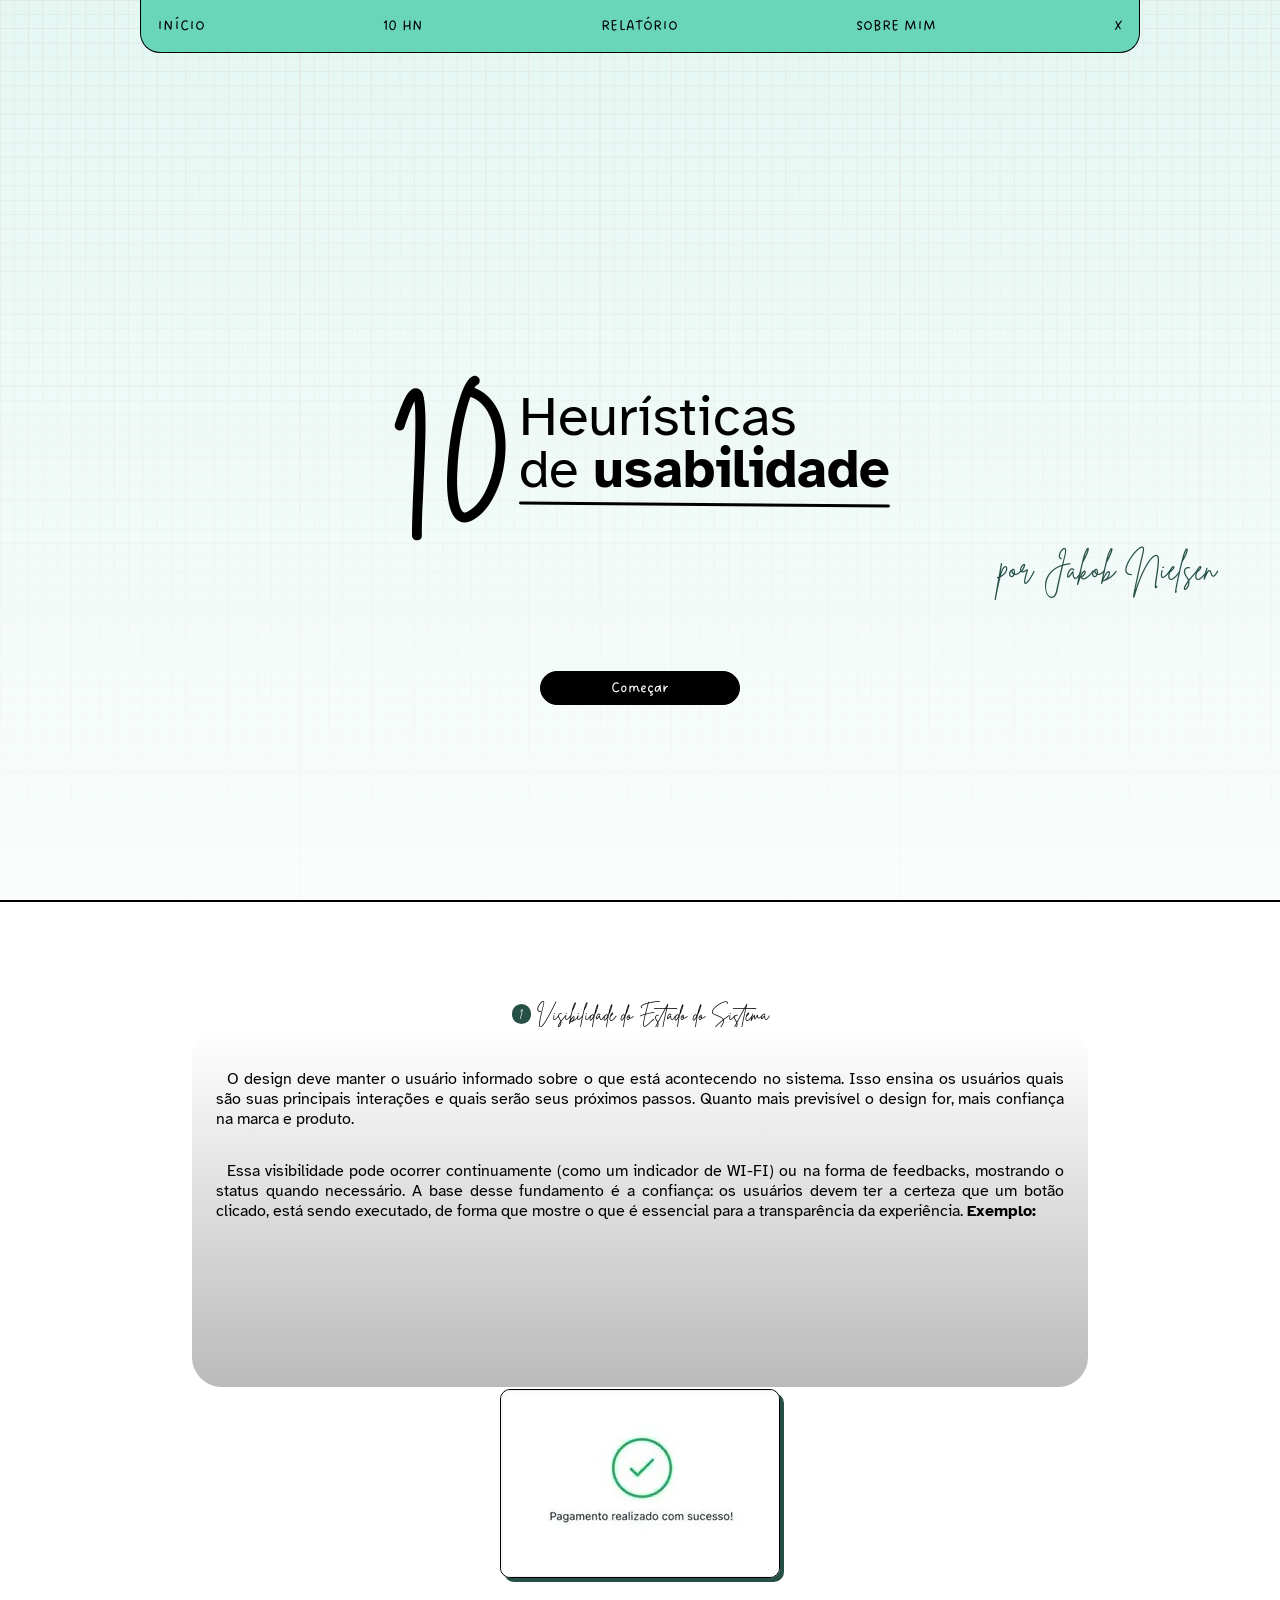
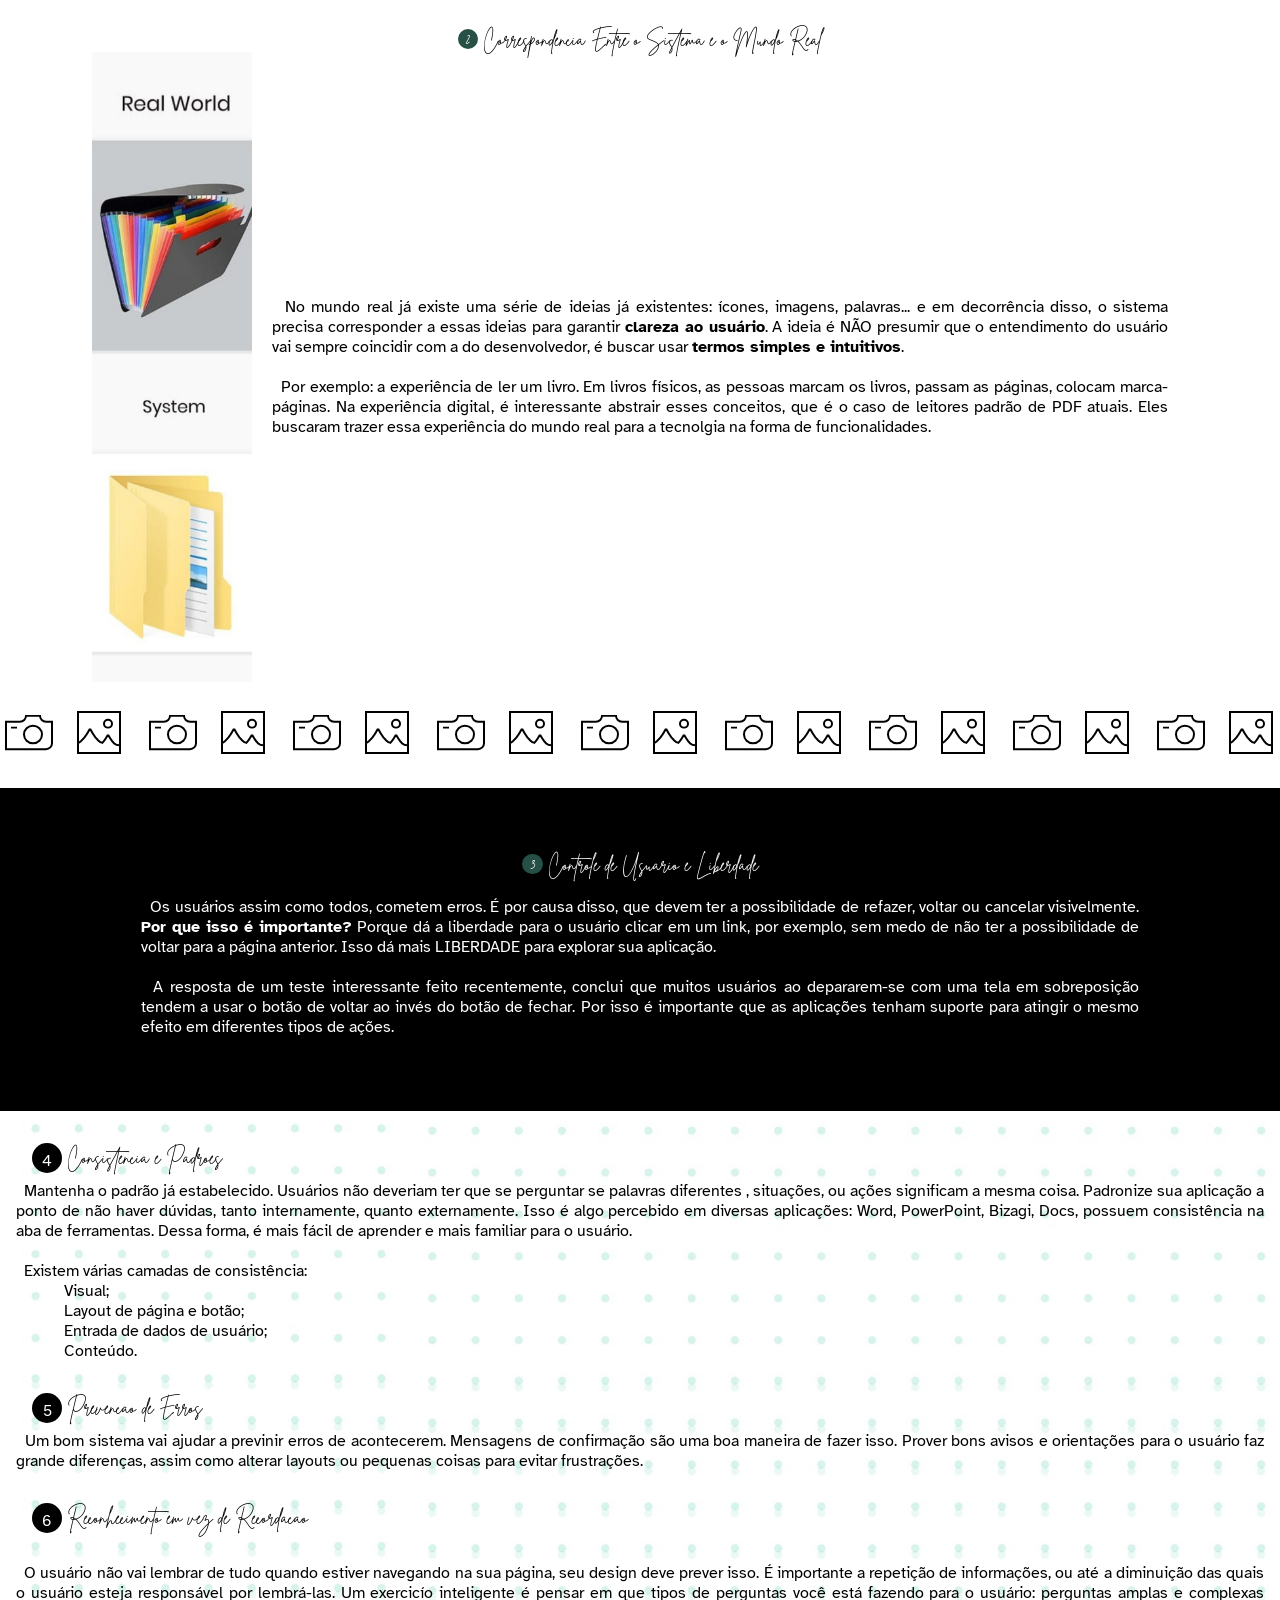
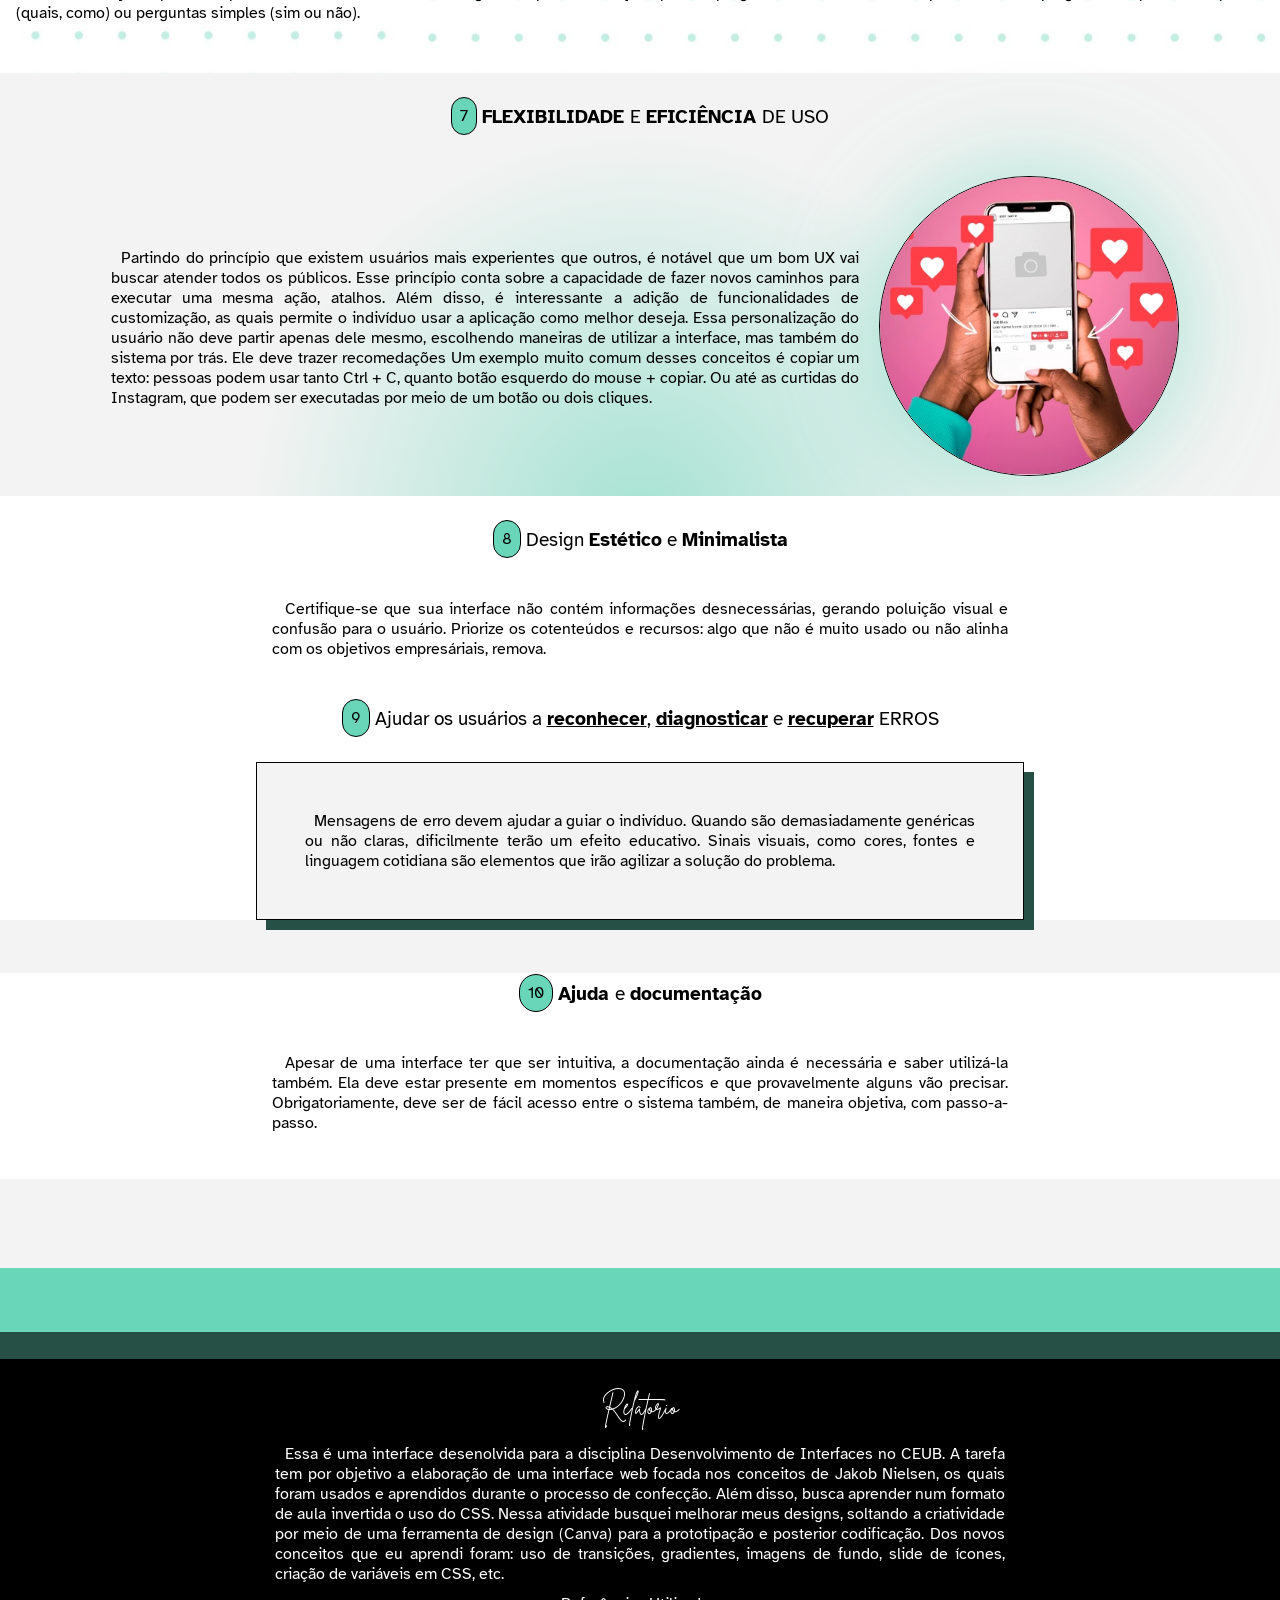
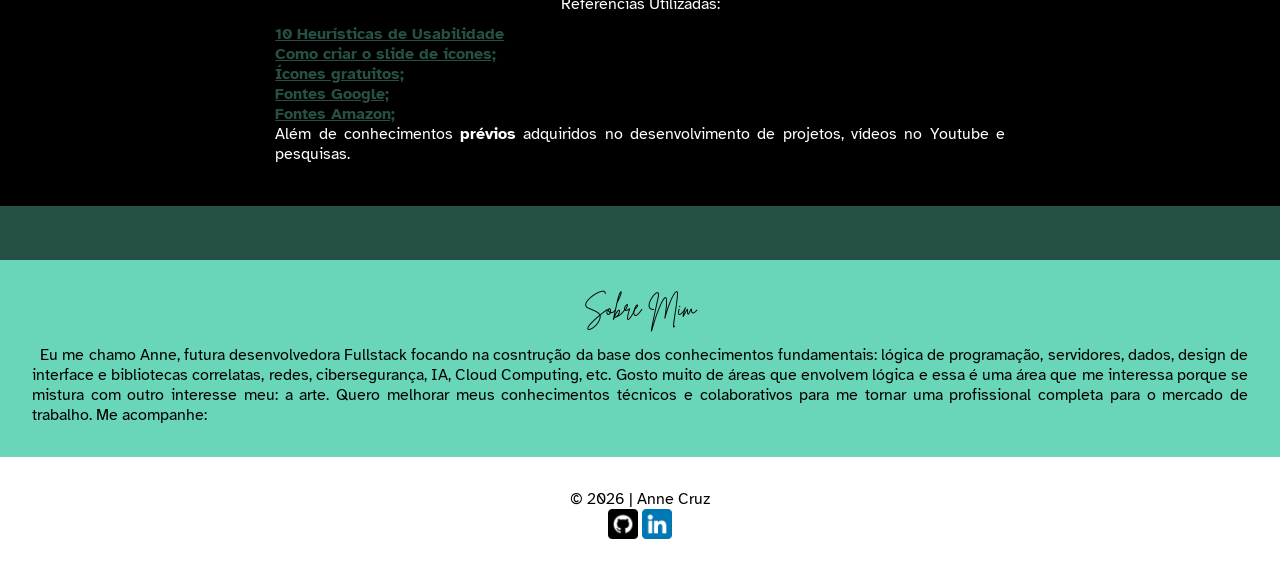
==== 10_Heuristicas_de_Usabilidade/index.html @ 74459b4d "Add '10_Heuristicas_de_Usabilidade/' from commit 'c4bd5ac38b9ad18f0f9d4c9c4574467b2c74eb25' git-subt" ====
<!DOCTYPE html>
<html lang="pt-br">
<head>
    <meta charset="UTF-8">
    <meta name="viewport" content="width=device-width, initial-scale=1.0">
    <title>10 Heurísticas de Usabilidade</title>
    <link rel="stylesheet" href="style.css">
</head>
<body>
    <!--Barra de Navegação-->
    <section id="barraNav">
        <nav>
                <a href="#telaInicial">INÍCIO</a>
                <a href="#10HN">10 HN</a>
                <a href="#divAzul">RELATÓRIO</a>
                <a href="#sobreMimSec">SOBRE MIM</a>
                <a href="javascript:void(0)" onclick="ocultarNav()" class="btnToggle">X</a>
        </nav>
    </section>
    <main>
        <!--Tela Inicial-->
        <section id="telaInicial">
            <div id="titulo">
                <h1>10</h1>
                <div>
                    <h2 id="heuristicas">Heurísticas</h2>
                    <h2 id="usabilidade">de <strong>usabilidade</strong></h2>
                    <div id="sublinhado"></div>
                </div>
            </div>
            <div id="autor">
                <h3>por Jakob Nielsen</h3>
            </div>
            <a href="#divisor">
                <button type="button" >Começar</button>
            </a>
        </section>
        <div id="divisor"></div>
        <!--10 Heuríticas de Usabilidade-->
        <section id="dezHN">
            <!--1. Visibilidade e Estado do Sistema-->
            <section id="primeira">
                <div class="caixaTitulo">
                    <div class="contadorVerde">
                        <p>1</p>
                    </div>
                    <h1 class="subtituloCursivo">
                        Visibilidade do Estado do Sistema
                    </h1>
                </div>
                <div id="caixaTexto">
                    <p class="paragrafo">
                        &nbsp; 
                        O design deve manter o usuário informado sobre o que está
                        acontecendo no sistema. Isso ensina os usuários quais são
                        suas principais interações e quais serão seus próximos passos.
                        Quanto mais previsível o design for, mais confiança na
                        marca e produto.
                    </p>
                    <p class="paragrafo">
                        &nbsp;
                        Essa visibilidade pode ocorrer continuamente (como um indicador
                        de WI-FI) ou na forma de feedbacks, mostrando o status quando 
                        necessário. A base desse fundamento é a confiança: os usuários 
                        devem ter a certeza que um botão clicado, está sendo executado,
                        de forma que mostre o que é essencial para a transparência da 
                        experiência. <strong>Exemplo:</strong>
                    </p>
                </div>
                <div id="imgLocalizacao">
                    <img src="imagens/vizualizacao.jpg" alt="Tela de mensagem: Pagamento realizado com sucesso!" class="img">
                </div>
            </section>
            <!--2. Correspondência Entre o Sistema e o Mundo Real-->
            <section id="segunda">
                <div class="caixaTitulo">
                    <div class="contadorVerde">
                        <p>2</p>
                    </div>
                    <h1 class="subtituloCursivo">
                        Correspondência Entre o Sistema e o Mundo Real
                    </h1>
                </div>
                <div class="corpoImagem">
                    <div id="caixaImg">
                        <img src="imagens/corresponderaMundoReal.png" alt="">
                    </div>
                    <p>
                        <p class="paragrafo">
                            &nbsp;
                            No mundo real já existe uma série de ideias já existentes: 
                            ícones, imagens, palavras... e em decorrência disso, 
                            o sistema precisa corresponder a essas ideias para garantir <strong>clareza ao usuário</strong>. 
                            A ideia é NÃO presumir que o entendimento do usuário vai sempre coincidir com a do desenvolvedor,
                            é buscar usar <strong>termos simples e intuitivos</strong>. <br><br>
                            &nbsp;
                            Por exemplo: a experiência de ler um livro. Em livros físicos, as pessoas marcam os livros,
                            passam as páginas, colocam marca-páginas. Na experiência digital, é interessante abstrair 
                            esses conceitos, que é o caso de leitores padrão de PDF atuais. Eles buscaram trazer essa 
                            experiência do mundo real para a tecnolgia na forma de funcionalidades. 
                        </p>
                        <p class="paragrafo">
                            
                        </p>
                    </p>
                </div>
                <div class="slide">
                    <div class="slideIcones">
                        <img src="imagens/Camera--Streamline-Guidance-Free.svg" alt="Icone de Câmera">
                        <img src="imagens/Image--Streamline-Guidance-Free.svg" alt="Icone de Imagem">
                    </div>
                    <div class="slideIcones">
                        <img src="imagens/Camera--Streamline-Guidance-Free.svg" alt="Icone de Câmera">
                        <img src="imagens/Image--Streamline-Guidance-Free.svg" alt="Icone de Imagem">
                    </div>
                    <div class="slideIcones">
                        <img src="imagens/Camera--Streamline-Guidance-Free.svg" alt="Icone de Câmera">
                        <img src="imagens/Image--Streamline-Guidance-Free.svg" alt="Icone de Imagem">
                    </div>
                    <div class="slideIcones">
                        <img src="imagens/Camera--Streamline-Guidance-Free.svg" alt="Icone de Câmera">
                        <img src="imagens/Image--Streamline-Guidance-Free.svg" alt="Icone de Imagem">
                    </div>
                    <div class="slideIcones">
                        <img src="imagens/Camera--Streamline-Guidance-Free.svg" alt="Icone de Câmera">
                        <img src="imagens/Image--Streamline-Guidance-Free.svg" alt="Icone de Imagem">
                    </div>
                    <div class="slideIcones">
                        <img src="imagens/Camera--Streamline-Guidance-Free.svg" alt="Icone de Câmera">
                        <img src="imagens/Image--Streamline-Guidance-Free.svg" alt="Icone de Imagem">
                    </div>
                    <div class="slideIcones">
                        <img src="imagens/Camera--Streamline-Guidance-Free.svg" alt="Icone de Câmera">
                        <img src="imagens/Image--Streamline-Guidance-Free.svg" alt="Icone de Imagem">
                    </div>
                    <div class="slideIcones">
                        <img src="imagens/Camera--Streamline-Guidance-Free.svg" alt="Icone de Câmera">
                        <img src="imagens/Image--Streamline-Guidance-Free.svg" alt="Icone de Imagem">
                    </div>
                    <div class="slideIcones">
                        <img src="imagens/Camera--Streamline-Guidance-Free.svg" alt="Icone de Câmera">
                        <img src="imagens/Image--Streamline-Guidance-Free.svg" alt="Icone de Imagem">
                    </div>
                </div>
            </section>
            <!--3. Controle de Usuário e Liberdade-->
            <section id="terceira">
                <div class="caixaTitulo">
                    <div class="contadorVerde">
                        <p>3</p>
                    </div>
                    <h1 class="subtituloCursivo">
                        Controle de Usuário e Liberdade
                    </h1>
                </div>
                <p>
                    <p class="paragrafo">
                        &nbsp;
                        Os usuários assim como todos, cometem erros. É por causa disso, que devem ter a possibilidade de refazer, voltar 
                        ou cancelar visivelmente. <strong>Por que isso é importante?</strong> Porque dá a liberdade para o usuário clicar em um link,
                        por exemplo, sem medo de não ter a possibilidade de voltar para a página anterior. Isso dá mais LIBERDADE para 
                        explorar sua aplicação. <br> <br>
                        &nbsp;
                        A resposta de um teste interessante feito recentemente, conclui que muitos usuários ao depararem-se com uma tela em
                        sobreposição tendem a usar o botão de voltar ao invés do botão de fechar. Por isso é importante que as aplicações
                        tenham suporte para atingir o mesmo efeito em diferentes tipos de ações.
                    </p>
                </p>
            </section>
            <!--4. Consistência e Padrões-->
            <section id="quarta">
                <div class="fundoPontilhado">
                    <img src="imagens/fundoPontilhado.jpg" alt="">
                </div>
                <div class="caixaTitulo">
                    <div class="contadorPreto">
                        <p>4</p>
                    </div>
                    <h1 class="subtituloCursivo">
                        Consistência e Padrões
                    </h1>
                </div>
                <p>
                    <p class="paragrafo">
                        &nbsp;
                        Mantenha o padrão já estabelecido. Usuários não deveriam ter que se perguntar se palavras diferentes
                        , situações, ou ações significam a mesma coisa. Padronize sua aplicação a ponto de não haver dúvidas, 
                        tanto internamente, quanto externamente. Isso é algo percebido em diversas aplicações: Word, PowerPoint,
                        Bizagi, Docs, possuem consistência na aba de ferramentas. Dessa forma, é mais fácil de aprender e mais 
                        familiar para o usuário. <br> <br>
                        &nbsp;
                        Existem várias camadas de consistência:
                        <ul class="paragrafo">
                            <li>Visual;</li>
                            <li>Layout de página e botão;</li>
                            <li>Entrada de dados de usuário;</li>
                            <li>Conteúdo.</li>
                        </ul>
                    </p>
                </p>
            </section>
            <!--5. Prevenção de Erros-->
            <section id="quinta">
                <div class="fundoPontilhado">
                    <img src="imagens/fundoPontilhado.jpg" alt="">
                </div>
                <div class="caixaTitulo">
                    <div class="contadorPreto">
                        <p>5</p>
                    </div>
                    <h1 class="subtituloCursivo">
                        Prevenção de Erros
                    </h1>
                </div>
                <p>
                    <p class="paragrafo">
                        &nbsp;
                        Um bom sistema vai ajudar a previnir erros de acontecerem. Mensagens de confirmação são uma boa 
                        maneira de fazer isso. Prover bons avisos e orientações para o usuário faz grande diferenças, 
                        assim como alterar layouts ou pequenas coisas para evitar frustrações.
                    </p>
                </p>
            </section>
            <!--6. Reconhecimento em vez de Recordação-->
            <section id="sexta">
                <div class="caixaTitulo">
                    <div class="contadorPreto">
                        <p>6</p>
                    </div>
                    <h1 class="subtituloCursivo">
                        Reconhecimento em vez de Recordação
                    </h1>
                </div>
                <p>
                    <p class="paragrafo"> 
                        &nbsp;
                        O usuário não vai lembrar de tudo quando estiver navegando na sua página, seu design deve prever isso.
                        É importante a repetição de informações, ou até a diminuição das quais o usuário esteja responsável por
                        lembrá-las. Um exercicío inteligente é pensar em que tipos de perguntas você está fazendo para o usuário:
                        perguntas amplas e complexas (quais, como) ou perguntas simples (sim ou não).
                    </p>
                </p>
            </section>
            <!--7. Flexibilidade e Eficiência de Uso-->
            <section id="setima">
                <div class="caixaTitulo">
                    <div class="contadorAzul">
                        <p>7</p>
                    </div>
                    <h1 class="subtituloForma">
                        <strong>FLEXIBILIDADE </strong> E
                        <strong>EFICIÊNCIA </strong> DE USO
                    </h1>
                </div>
                <div class="corpoImagem">
                    <p>
                        <p class="paragrafo">
                            &nbsp;
                            Partindo do princípio que existem usuários mais experientes que outros, é notável que um bom UX vai buscar
                            atender todos os públicos. Esse princípio conta sobre a capacidade de fazer novos caminhos para executar uma
                            mesma ação, atalhos. Além disso, é interessante a adição de funcionalidades de customização, as quais permite
                            o indivíduo usar a aplicação como melhor deseja. Essa personalização do usuário não deve partir apenas dele
                            mesmo, escolhendo maneiras de utilizar a interface, mas também do sistema por trás. Ele deve trazer recomedações
                            Um exemplo muito comum desses conceitos é copiar um texto: pessoas podem usar tanto Ctrl + C, quanto botão 
                            esquerdo do mouse + copiar. Ou até as curtidas do Instagram, que podem ser executadas por meio de um botão 
                            ou dois cliques.
                        </p>
                    </p>
                    <div>
                        <img src="imagens/best-app-to-get-instagram-like.jpg" alt="" class="img">
                    </div>
                </div>
            </section>
            <!--8. Design Estético e Minimalista-->
            <section id="oitava">
                <div class="caixaTitulo">
                    <div class="contadorAzul">
                        <p>8</p>
                    </div>
                    <h1 class="subtituloForma">
                        Design <strong>Estético</strong> e 
                        <strong>Minimalista</strong>
                    </h1>
                </div>
                <p>
                    <p class="paragrafo">
                        &nbsp;
                        Certifique-se que sua interface não contém informações desnecessárias, gerando poluição visual e confusão
                        para o usuário. Priorize os cotenteúdos e recursos: algo que não é muito usado ou não alinha com os objetivos
                        empresáriais, remova.
                    </p>
                </p>
            </section>
            <!--9. Ajudar os usuários a Reconhecer, Diagnosticar e Recuperar Erros-->
            <section id="nona">
                <div class="caixaTitulo">
                    <div class="contadorAzul">
                        <p>9</p>
                    </div>
                    <h1 class="subtituloForma">
                        Ajudar os usuários a 
                        <a class="a">reconhecer</a>,
                        <a class="a">diagnosticar</a> e
                        <a class="a">recuperar</a> ERROS
                    </h1>
                </div>
                <div id="quadro">
                    <p class="paragrafo">
                        &nbsp;
                        Mensagens de erro devem ajudar a guiar o indivíduo. Quando são demasiadamente genéricas ou não claras, dificilmente
                        terão um efeito educativo. Sinais visuais, como cores, fontes e linguagem cotidiana são elementos que irão agilizar
                        a solução do problema.
                    </p>
                </div>
            </section>
            <!--10. Ajuda e Documentação-->
            <section id="decima">
                <div class="caixaTitulo">
                    <div class="contadorAzul">
                        <p>10</p>
                    </div>
                    <h1 class="subtituloForma">
                        <strong>Ajuda </strong>e 
                        <strong>documentação</strong>
                    </h1>
                </div>
                <p>
                    <p class="paragrafo">
                        &nbsp;
                        Apesar de uma interface ter que ser intuitiva, a documentação ainda é necessária e saber utilizá-la também. Ela deve 
                        estar presente em momentos específicos e que provavelmente alguns vão precisar. Obrigatoriamente, deve ser de fácil 
                        acesso entre o sistema também, de maneira objetiva, com passo-a-passo.
                    </p>
                </p>

            </section>
        </section>
        <!--Relatório-->
        <section>
            <div>
                <div class="divCinza"></div>
                <div id="divAzul"></div>
                <div class="divVerde"></div>
            </div>
            <div id="relatorio">
                <div class="caixaTitulo">
                    <h1 class="subtituloCursivo">
                        Relatório
                    </h1>
                </div>
                <p>
                    <p class="paragrafo">
                        &nbsp;
                        Essa é uma interface desenolvida para a disciplina Desenvolvimento de Interfaces no CEUB. A tarefa tem por objetivo a elaboração 
                        de uma interface web focada nos conceitos de Jakob Nielsen, os quais foram usados e aprendidos durante o processo de confecção. 
                        Além disso, busca aprender num formato de aula invertida o uso do CSS. Nessa atividade busquei melhorar meus designs, soltando a 
                        criatividade por meio de uma ferramenta de design (Canva) para a prototipação e posterior codificação. Dos novos conceitos que eu 
                        aprendi foram: uso de transições, gradientes, imagens de fundo, slide de ícones, criação de variáveis em CSS, etc. 
                    </p>
                    <p class="paragrafo">
                        Referências Utilizadas:
                    </p>
                    <p class="paragrafo">
                        <a href="https://www.nngroup.com/articles/ten-usability-heuristics/" class="a">10 Heurísticas de Usabilidade</a> <br>
                        <a href="https://youtu.be/nAjR0Oj0J8E?si=Aa7XzbuJwCjNHmTL" class="a">Como criar o slide de ícones;</a> <br>
                        <a href="https://www.streamlinehq.com/icons/guidance?ref=Awwwards&utm_source=awwwards-honors&utm_medium=partner&utm_campaign=guidance-elegant-wayfinding-icons&tab=all" class="a">Ícones gratuitos;</a> <br>
                        <a href="https://fonts.google.com/" class="a">Fontes Google;</a> <br>
                        <a href="https://developer.amazon.com/en-US/alexa/branding/echo-guidelines/identity-guidelines/typography" class="a">Fontes Amazon;</a> <br>
                        Além de conhecimentos <strong>prévios</strong> adquiridos no desenvolvimento de projetos, vídeos no Youtube e pesquisas.
                    </p>
                </p>
            </div>
        </section>
        <!--Sobre Mim-->
        <section id="sobreMimSec">
            <div class="divVerde"></div>
            <div id="sobreMimDiv">
                <div class="caixaTitulo">
                    <h1 class="subtituloCursivo">
                        Sobre Mim
                    </h1>
                </div>
                <p class="paragrafo"> <br>
                    &nbsp;
                     Eu me chamo Anne, futura desenvolvedora Fullstack focando na cosntrução da base dos conhecimentos fundamentais: lógica de programação, servidores, dados, design de interface e bibliotecas correlatas, redes, cibersegurança, IA,
                     Cloud Computing, etc. Gosto muito de áreas que envolvem lógica e essa é uma área que me interessa porque se mistura com outro interesse meu: a arte. Quero melhorar meus conhecimentos técnicos e colaborativos para me tornar 
                     uma profissional completa para o mercado de trabalho. Me acompanhe: <br>
                    </div>
                </p>
                </section>
            </main>
            <footer>
            &copy 2026 | Anne Cruz <br>
            <a href="https://github.com/annestefanie">
               <img src="imagens/github (1).png" alt="">
            </a>
            <a href="https://www.linkedin.com/in/anne-c-b11aab3aa/">
               <img src="imagens/linkedin.png" alt="">
            </a>
    </footer>
    <script src="script.js"></script>
</body>
</html>
---- 10_Heuristicas_de_Usabilidade/style.css ----
@import url('https://fonts.googleapis.com/css2?family=Atkinson+Hyperlegible:ital,wght@0,400;0,700;1,400;1,700&display=swap');
@font-face{
    font-family: 'dreaming-outloud-sans';
    src: url('fontes/dreaming-outloud-regular.otf') format('opentype');
    font-style: normal;
    font-weight: 400;
    font-display: swap;
}
@font-face{
    font-family: 'Brittany Signature';
    src: url(fontes/BrittanySignature.ttf) format('truetype');
}
:hover{
    transition: ease-in-out 0.3s;
}
:root {
    --bg-section: #ffff;
    --border: #000000;
    --text-primary: #000000;
    --text-secundary: #265045;
    --text-muted: #ffff;
    --bg-nav: #6ad6b9;
    --bg-btn: #000000;
    --bg-btn-hover: #161616;
    --bg-div-grey: #f3f3f3;
    --bg-div-green: #265045;
    --grad-blue: #6ad6b991;
    --bg-div-black: #000000;
}
[data-theme="preto"]{
    --bg-section: #000000;
    --text-primary: #ffff;
}
[data-theme="turquesa"]{
    --bg-section: #6ad6b9;
    --text-primary: #000000;
}
*{
    margin: 0;
    padding: 0;
    box-sizing: border-box;
}
html{
    scroll-behavior: smooth;
}
body{
    display: flex;
    flex-direction: column;
    align-items: center;
}
main{
    width: 100%;
}
#barraNav{
    display: flex;
    justify-content: center;
    position: fixed;
    width: 100%;
    z-index: 1000;
}
nav{
    position: fixed;
    top: 0;
    
    display: flex;
    justify-content: space-between;
    align-items: center;

    width: clamp(300px, 80vw, 1000px);
    padding: 1rem;
    background-color: var(--bg-nav);
    border: 1px solid var(--border);
    border-top: none;
    border-radius: 0px 0px 20px 20px;

    overflow: hidden;
    white-space: nowrap;
}
nav.recolhida a:not(.btnToggle){
    display: none;
    pointer-events: none;
    opacity: 0;
}
#opcoesHN{
    height: 10vh;
    width: 10vw;
    position: fixed;
    top: 10px;
    left: 10px;
    z-index: 1;
}
a, button{
    cursor: pointer;
    text-decoration: none;
}
#barraNav a{
    font-family: 'dreaming-outloud-sans', sans-serif;
    color: var(--text-primary);
}
#barraNav a:hover{
    color: var(--text-secundary);
    text-decoration: underline var(--text-secundary) 1px;
}
#telaInicial{
    min-height: 100vh;
    display: flex;
    flex-direction: column;
    justify-content: center;
    align-items: center;
}
#telaInicial::before{
    background-color: var(--grad-blue);
    content: "";
    position: absolute;
    top: 0;
    left: 0;
    width: 100%;
    height: 100%;
    background-image: linear-gradient(180deg, rgba(255, 255, 255, 0) 0%,
    rgba(255, 255, 255, 0.822) 100%), url('imagens/graph-paper-grid-lines-free-png.webp');
    opacity: 0.3; 
    background-repeat: repeat;
    background-size: 300px;
    background-position: top left;
    z-index: -1;
}
#telaInicial h1, h3{
    font-family: 'Brittany Signature';
}
#telaInicial h2 {
    font-family: 'Atkinson Hyperlegible', sans-serif;
    font-weight: lighter;
}
#autor{
    display: flex;
    width: 100%;
    justify-content: end;
}
#autor h3{
    color: var(--text-secundary);
    font-size: 2rem;
    font-weight: lighter;
    padding-right: 4rem;
}
#telaInicial button{
    padding: 6px 70px 6px 70px;
    border-radius: 20px;
    background-color: var(--bg-btn);
    border: 1px solid var(--border);
    color: var(--text-muted);
    font-family: 'dreaming-outloud-sans', sans-serif;
    font-size: 1rem;
    margin-top: 80px;
}
#telaInicial button:hover{
    background-color: var(--bg-btn-hover);
}
#titulo{
    padding-top: 10rem;
    display: flex;
    gap: 10px;
    align-items: center;
}
#titulo h1{
    font-size: 15rem;
    line-height: 0.8;
    font-weight: 100;
    transform: rotate(-12deg) ;
}
#titulo h2 strong{
    font-weight: 600;
}
#heuristicas{
    font-size: 3.5rem;
    line-height: 0.7;
}
#usabilidade{
    font-size: 3.35rem;
}
#sublinhado{
    background-color: var(--border);
    height: 2.5px;
    border-radius: 10px;
    transform: rotate(0.5deg);
    animation: sublinhar 1s forwards ease-in-out;
    
}
@keyframes sublinhar{
    from{
        width: 0rem;
    }
    to{
        width: 100%;
    }
}
#divisor{
    height: 1.5px;
    background-color: var(--border);
    margin: 0px 0px 20px 0px;
}
#dezHN{
    display: flex;
    flex-direction: column;
    justify-content: center;
}
#primeira{
    position: relative;
    display: flex;
    flex-direction: column;
    justify-content: center;
    align-items: center;
    margin-top: 5rem;
}
.caixaTitulo{
    display: flex;
    align-items: center;
    justify-content: center;
    gap: 5px;
}
.contadorVerde{
    background-color: var(--bg-div-green);
    border-radius: 20px;
    padding: .5rem;
    display: flex;
    justify-content: center;
}
.contadorVerde p{
    font-family: 'Brittany Signature';
    font-weight: lighter;
    line-height: 0.2;
    color: var(--text-muted);
    width: 100%;
    align-items: center;
}
.subtituloCursivo{
    font-family: 'Brittany Signature';
    font-weight: normal;
}
#caixaTexto{
    position: relative;
    height: 40vh;
    width: clamp(200px, 70vw, 1000px);
    border-radius: 30px;
    background-color: var(--bg-div-grey);
    overflow: hidden;
    padding-top: 2vh;
    
}
#caixaTexto::before{
    content: '';
    position: absolute;
    top: 0;
    left: 10;
    border-radius: 25px;
    width: 70vw;
    height: 42vh;
    background: linear-gradient(180deg, white 1%, black 350%);
    z-index: 1;
}
#caixaTexto p{
    padding: 1.5rem 1.5rem .5rem 1.5rem;
}
.paragrafo{
    font-family: 'Atkinson Hyperlegible';
    font-size: 1rem;
    text-align: justify;
    position: relative;
    z-index: 2;
}
#imgLocalizacao{
    position: absolute;
    top: 43vh;
    max-width: 50vw;
    z-index: 2;
    border-radius: 10px;
    border: 1px solid #000000;
    box-shadow: 4px 4px var(--bg-div-green);
}
#imgLocalizacao img{
    border-radius: 10px;
    width: 100%;
    display: flex;
    object-fit:cover;
}
.img, #imgLocalizacao{
    transition: all .5s ease-in-out;
}
#imgLocalizacao:hover, .img:hover{
    transform: scale(1.05) translateY(-5px) translateX(-5px);
}
#segunda{
    margin-top: 15rem;
    display: flex;
    flex-direction: column;
    align-items: center;
    flex-direction: center;
}
#caixaImg{
    width: clamp(10rem, 10vw, 10rem);
    height: 70vh;
}
#caixaImg img{
    width: 100%;
    height: 100%;
    object-fit: cover;
    object-position: center;
}
#caixaImg::before{
    content: '';
    position: absolute;
    width: 100%;
    height: 100%;
    top: 0;
    height: 0;
    background-image: linear-gradient(90deg black, white);
    z-index: 2;
}
.corpoImagem{
    display: flex;
    align-items: center;
    justify-content: center;
    gap: 10px;
}
.corpoImagem p{
    max-width: 70%;
}
@keyframes slide{
    from {
        transform: translateX(0);
    }
    to {
        transform: translateX(-100%);
    }
}
.slide{
    margin-top: 1rem;
    overflow: hidden;
    white-space: nowrap;
}
.slide img{
    height: 70px;
    padding: .7rem;
}
.slideIcones{
    display: inline-flex;
    animation: 5s slide infinite linear;
}
#terceira{
    margin-top: 1rem;
    background-color: var(--bg-div-black);
    padding: 4rem 1rem;
    display: flex;
    flex-direction: column;
    justify-content: center;
    align-items: center;
    gap: 10px;
}
#terceira h1{
    color: var(--text-muted);
}
#terceira p {
    color: var(--text-muted);
    max-width: 80%;
}
.fundoPontilhado{
    position: absolute;
    z-index: -1;
    opacity: 50%;
}
.fundoPontilhado img{
    width: 100%;
}
.contadorPreto{
    background-color: var(--bg-btn);
    max-width: 30px;
    max-height: 30px;
    padding: .5rem;
    border-radius: 20px;
    display: flex;
    justify-content: center;
}
.contadorPreto p{
    color: var(--text-muted);
    font-family: 'Atkinson Hyperlegible';
}
#quarta p{
    padding-left: 1rem;
    padding-right: 1rem;
}
#quarta .caixaTitulo, #quinta .caixaTitulo, #sexta .caixaTitulo{
   margin-top: 2rem;
   margin-bottom: .5rem;
   justify-content: start;
   padding-left: 2rem;
}
ul {
    width: 100%;
    align-items: flex-start;
}
li{
    padding-left: 4rem;
    list-style: none;
}
#quinta p{
    padding-left: 1rem;
    padding-right: 1rem;
}
#sexta p{
    padding-left: 1rem;
    padding-right: 1rem;
    margin-bottom: 30px;
}
#sexta{
    margin-bottom: 20px;
}
.contadorAzul{
    background-color: var(--bg-nav);
    border-radius: 20px;
    border: 1px solid var(--border);
    padding: .5rem;
    display: flex;
    align-items: center;
}
.contadorAzul p{
    font-family: 'Atkinson Hyperlegible';
    color: var(--text-primary);
    width: 100%;
}
.subtituloForma{
    font-family: 'Atkinson Hyperlegible';
    font-weight: 100;
}
.subtituloForma strong{
    font-weight: 600;
}
.caixaTitulo .subtituloForma{
    padding-top: 2rem;
    padding-bottom: 2rem;
    align-items: center;
}
#setima {
    align-items: center;
}
#setima .paragrafo{
    max-width: 60%;
}
#setima .corpoImagem{
    padding: 1rem;
}
#setima img{
    border-radius: 1000px;
    width: clamp(100px, 50vw, 300px);
    height: clamp(100px, 50vh, 300px);
    object-fit: cover;
    border: 1px solid var(--border);
    box-shadow: 0px 0 100px var(--grad-blue);
}
#setima::before{
    background-color: var(--bg-div-grey);
    content: '';
    position: absolute;
    width: 100%;
    height: 100%;
    background-image: radial-gradient(circle, var(--grad-blue), var(--bg-div-grey) 50%);
    z-index: -1;
}
.a{
    font-weight: 600;
    text-decoration: underline;
}
.a:hover{
    color: var(--text-secundary);
}
#oitava{
    background-color: var(--bg-section);
}
#oitava .paragrafo, #nona .paragrafo, #decima .paragrafo{
    padding: 1rem;
}
#nona {
    background-color: var(--bg-section);
}
#nona, #decima, #oitava, #relatorio{
    display: flex;
    flex-direction: column;
    align-items: center;
    justify-content: center;
}
#quadro{
    background-color: var(--bg-div-grey);
    border: 1px solid var(--border);
    padding: 2rem;
    max-width: 60%;
    box-shadow: 10px 10px var(--bg-div-green);
}
#decima {
    margin-top: 30px;
}
#decima p, #oitava p{
    max-width: 60%;
}
.divCinza {
    margin-top: 30px;
    height: 7vw;
    background-color: var(--bg-div-grey);
}
#divAzul{
    height: 5vw;
    background-color: var(--bg-nav);
}
.divVerde{
    height: 3vh;
    background-color: var(--bg-div-green);
}
#relatorio{
    padding: 2rem;
    background-color: var(--bg-div-black);
    color: var(--text-muted);
}
#relatorio p{
    margin-top: 10px;
    max-width: 60%;
}
#relatorio a{
    color: var(--text-secundary);
}
#relatorio .a:hover{
    color: var(--text-muted);
}
#sobreMimSec .divVerde{
    height: 6vh;
}
#sobreMimDiv {
    background-color: var(--bg-nav);
    padding: 2rem;
}
footer img{
    max-width: 30px;
}
footer{
    text-align: center;
    align-items: center;
    background-color: var(--bg-section);
    padding: 2rem;
    font-family: 'Atkinson Hyperlegible';
}
    @media (max-width: 768px) {

        main{
            padding-left: .2rem;
            padding-right: .2rem;
        }
        #titulo {
            padding-top: 5rem;
        }
        #titulo h1{
            font-size: 9rem;
        }
        #heuristicas{
            font-size: 2.5rem;
        }
        #usabilidade{
            font-size: 2.1rem;
        }
        #autor h3{
            font-size: 1.5rem;
        }
        #caixaTexto{
            height: 60vh;
        }
        #caixaTexto::before{
            height: 60vh;
        }
        #imgLocalizacao{
            top: 60vh;
        }
        .caixaTitulo{
            width: 100%;
        }
        .subtituloCursivo{
            font-size: 1.5rem;
        }
        #caixaImg{
            width: clamp(5rem, 5vw, 5rem);
            height: 40vh;
        }
        .corpoImagem{
            flex-direction: column;
        }
        .paragrafo{
            font-size: 1rem;
        }
        #segunda {
            margin-top: 10rem;
        }
        #nona h1{
            font-size: 1.2rem;
        }
        
    }
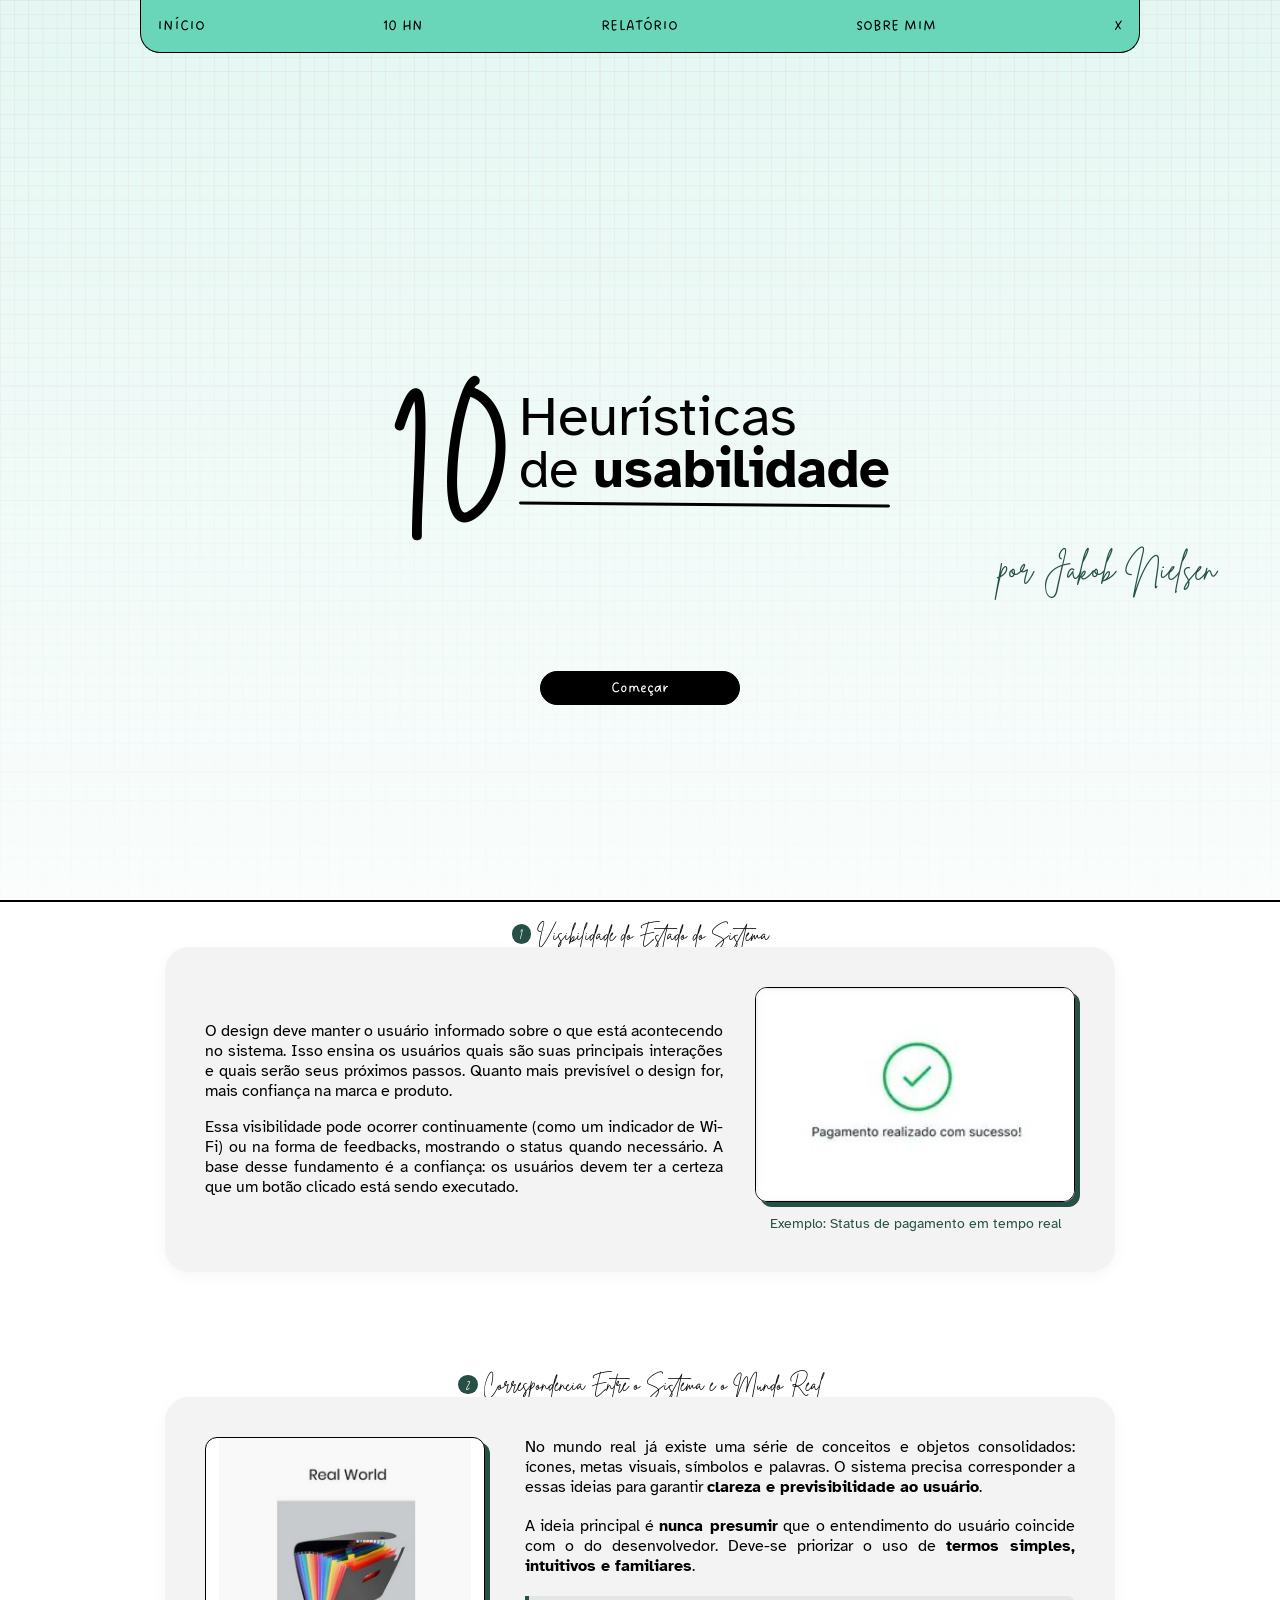
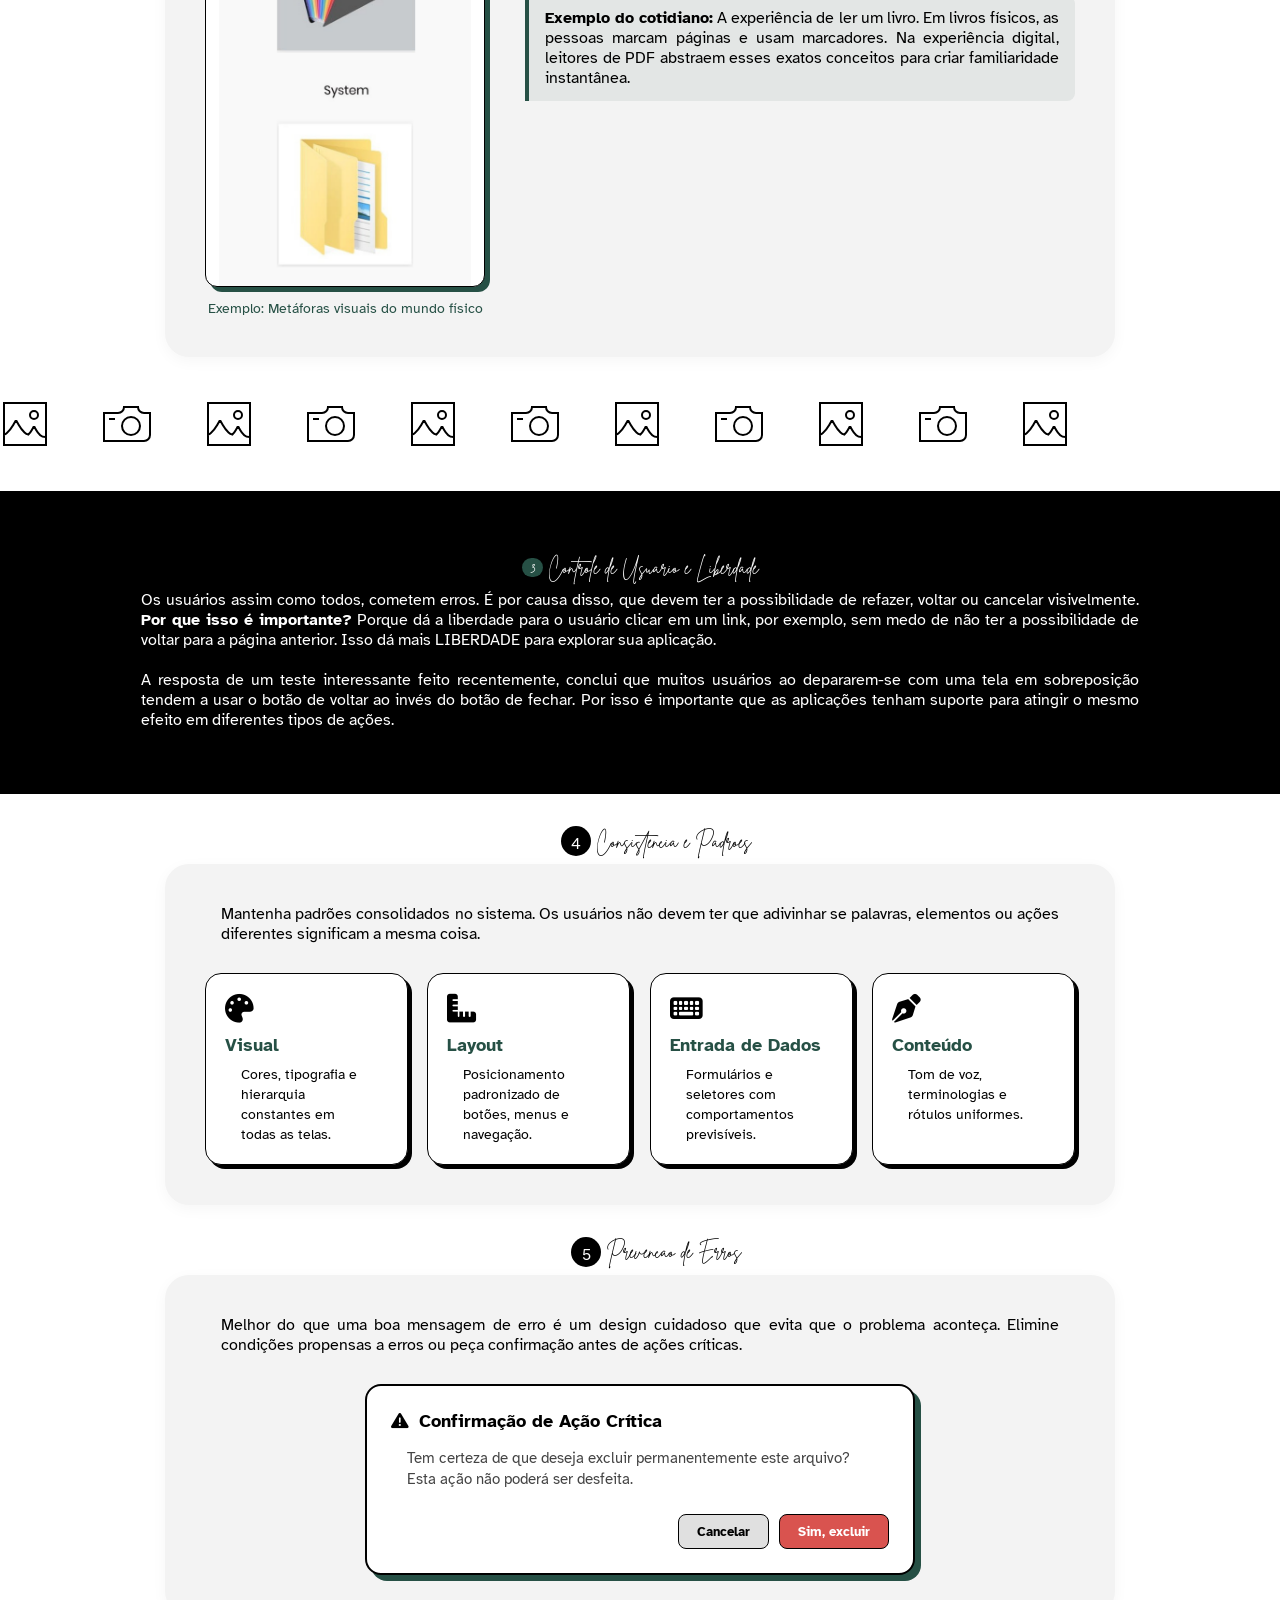
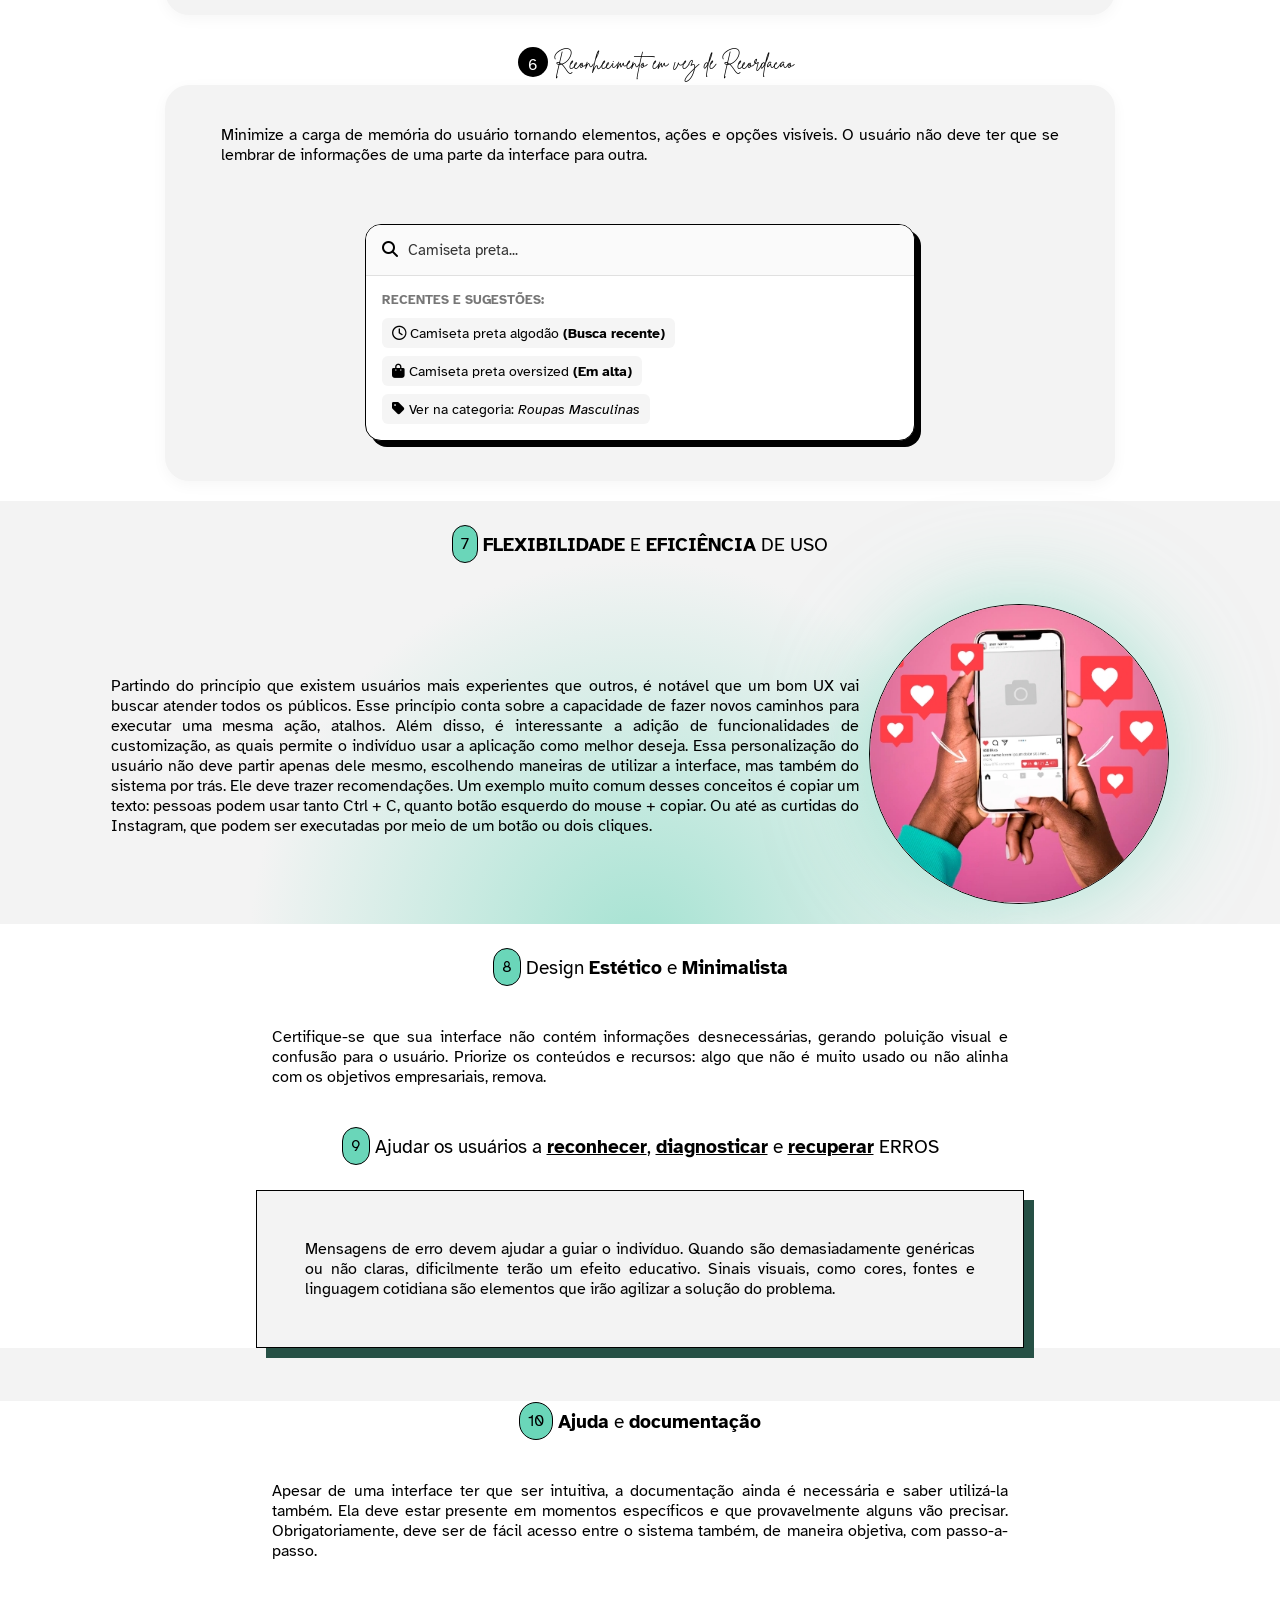
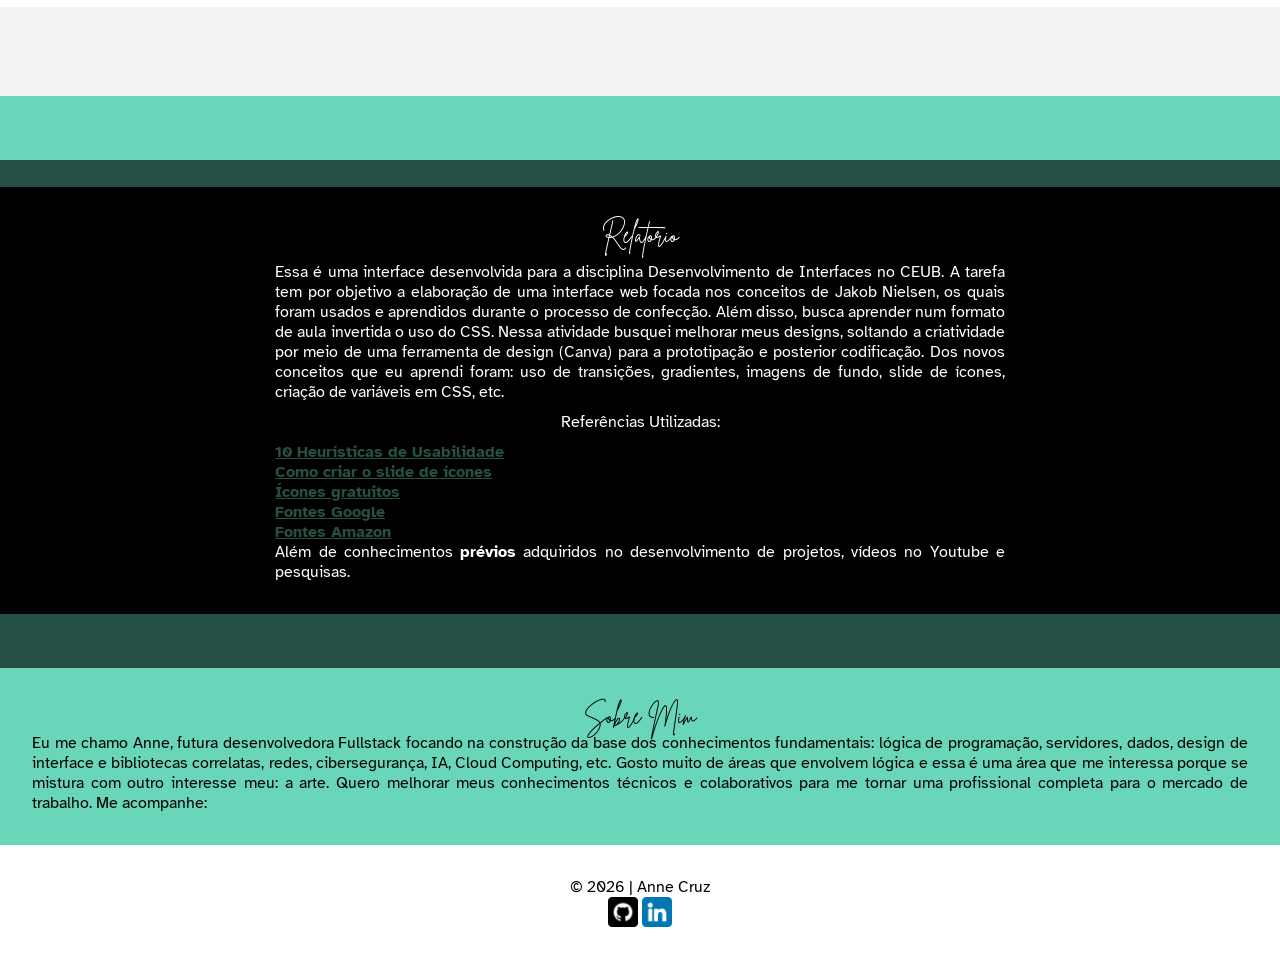
==== commit 1cac8876: "refactor: updating layout, style and script" ====
--- a/10_Heuristicas_de_Usabilidade/index.html
+++ b/10_Heuristicas_de_Usabilidade/index.html
@@ -4,21 +4,24 @@
     <meta charset="UTF-8">
     <meta name="viewport" content="width=device-width, initial-scale=1.0">
     <title>10 Heurísticas de Usabilidade</title>
+    <!-- Font Awesome para Ícones -->
+    <link rel="stylesheet" href="https://cdnjs.cloudflare.com/ajax/libs/font-awesome/6.4.0/css/all.min.css">
     <link rel="stylesheet" href="style.css">
 </head>
 <body>
-    <!--Barra de Navegação-->
+    <!-- Barra de Navegação -->
     <section id="barraNav">
         <nav>
-                <a href="#telaInicial">INÍCIO</a>
-                <a href="#10HN">10 HN</a>
-                <a href="#divAzul">RELATÓRIO</a>
-                <a href="#sobreMimSec">SOBRE MIM</a>
-                <a href="javascript:void(0)" onclick="ocultarNav()" class="btnToggle">X</a>
+            <a href="#telaInicial">INÍCIO</a>
+            <a href="#dezHN">10 HN</a>
+            <a href="#divAzul">RELATÓRIO</a>
+            <a href="#sobreMimSec">SOBRE MIM</a>
+            <a href="javascript:void(0)" onclick="ocultarNav()" class="btnToggle">X</a>
         </nav>
     </section>
+
     <main>
-        <!--Tela Inicial-->
+        <!-- Tela Inicial -->
         <section id="telaInicial">
             <div id="titulo">
                 <h1>10</h1>
@@ -32,13 +35,16 @@
                 <h3>por Jakob Nielsen</h3>
             </div>
             <a href="#divisor">
-                <button type="button" >Começar</button>
+                <button type="button">Começar</button>
             </a>
         </section>
+
         <div id="divisor"></div>
-        <!--10 Heuríticas de Usabilidade-->
+
+        <!-- 10 Heurísticas de Usabilidade -->
         <section id="dezHN">
-            <!--1. Visibilidade e Estado do Sistema-->
+
+            <!-- 1. Visibilidade e Estado do Sistema -->
             <section id="primeira">
                 <div class="caixaTitulo">
                     <div class="contadorVerde">
@@ -48,30 +54,32 @@
                         Visibilidade do Estado do Sistema
                     </h1>
                 </div>
-                <div id="caixaTexto">
-                    <p class="paragrafo">
-                        &nbsp; 
-                        O design deve manter o usuário informado sobre o que está
-                        acontecendo no sistema. Isso ensina os usuários quais são
-                        suas principais interações e quais serão seus próximos passos.
-                        Quanto mais previsível o design for, mais confiança na
-                        marca e produto.
-                    </p>
-                    <p class="paragrafo">
-                        &nbsp;
-                        Essa visibilidade pode ocorrer continuamente (como um indicador
-                        de WI-FI) ou na forma de feedbacks, mostrando o status quando 
-                        necessário. A base desse fundamento é a confiança: os usuários 
-                        devem ter a certeza que um botão clicado, está sendo executado,
-                        de forma que mostre o que é essencial para a transparência da 
-                        experiência. <strong>Exemplo:</strong>
-                    </p>
-                </div>
-                <div id="imgLocalizacao">
-                    <img src="imagens/vizualizacao.jpg" alt="Tela de mensagem: Pagamento realizado com sucesso!" class="img">
-                </div>
-            </section>
-            <!--2. Correspondência Entre o Sistema e o Mundo Real-->
+
+                <div class="conteudoPrimeira">
+                    <div class="textoPrimeira">
+                        <p class="paragrafo">
+                            O design deve manter o usuário informado sobre o que está
+                            acontecendo no sistema. Isso ensina os usuários quais são
+                            suas principais interações e quais serão seus próximos passos.
+                            Quanto mais previsível o design for, mais confiança na
+                            marca e produto.
+                        </p>
+                        <p class="paragrafo">
+                            Essa visibilidade pode ocorrer continuamente (como um indicador
+                            de Wi-Fi) ou na forma de feedbacks, mostrando o status quando 
+                            necessário. A base desse fundamento é a confiança: os usuários 
+                            devem ter a certeza que um botão clicado está sendo executado.
+                        </p>
+                    </div>
+
+                    <div class="imagemPrimeira">
+                        <img src="imagens/vizualizacao.jpg" alt="Tela de mensagem: Pagamento realizado com sucesso!">
+                        <span class="legenda">Exemplo: Status de pagamento em tempo real</span>
+                    </div>
+                </div>
+            </section>
+
+            <!-- 2. Correspondência Entre o Sistema e o Mundo Real -->
             <section id="segunda">
                 <div class="caixaTitulo">
                     <div class="contadorVerde">
@@ -81,69 +89,52 @@
                         Correspondência Entre o Sistema e o Mundo Real
                     </h1>
                 </div>
-                <div class="corpoImagem">
-                    <div id="caixaImg">
-                        <img src="imagens/corresponderaMundoReal.png" alt="">
-                    </div>
-                    <p>
+
+                <div class="conteudoSegunda">
+                    <div class="imagemSegunda">
+                        <img src="imagens/corresponderaMundoReal.png" alt="Correspondência com o mundo real">
+                        <span class="legenda">Exemplo: Metáforas visuais do mundo físico</span>
+                    </div>
+
+                    <div class="textoSegunda">
                         <p class="paragrafo">
-                            &nbsp;
-                            No mundo real já existe uma série de ideias já existentes: 
-                            ícones, imagens, palavras... e em decorrência disso, 
-                            o sistema precisa corresponder a essas ideias para garantir <strong>clareza ao usuário</strong>. 
-                            A ideia é NÃO presumir que o entendimento do usuário vai sempre coincidir com a do desenvolvedor,
-                            é buscar usar <strong>termos simples e intuitivos</strong>. <br><br>
-                            &nbsp;
-                            Por exemplo: a experiência de ler um livro. Em livros físicos, as pessoas marcam os livros,
-                            passam as páginas, colocam marca-páginas. Na experiência digital, é interessante abstrair 
-                            esses conceitos, que é o caso de leitores padrão de PDF atuais. Eles buscaram trazer essa 
-                            experiência do mundo real para a tecnolgia na forma de funcionalidades. 
+                            No mundo real já existe uma série de conceitos e objetos consolidados: 
+                            ícones, metas visuais, símbolos e palavras. O sistema precisa corresponder a essas 
+                            ideias para garantir <strong>clareza e previsibilidade ao usuário</strong>.
                         </p>
                         <p class="paragrafo">
-                            
-                        </p>
-                    </p>
-                </div>
+                            A ideia principal é <strong>nunca presumir</strong> que o entendimento do usuário coincide com o do desenvolvedor. Deve-se priorizar o uso de <strong>termos simples, intuitivos e familiares</strong>.
+                        </p>
+                        <p class="paragrafo destaque">
+                            <strong>Exemplo do cotidiano:</strong> A experiência de ler um livro. Em livros físicos, as pessoas marcam páginas e usam marcadores. Na experiência digital, leitores de PDF abstraem esses exatos conceitos para criar familiaridade instantânea.
+                        </p>
+                    </div>
+                </div>
+
+                <!-- Slide Infinito de Ícones -->
                 <div class="slide">
-                    <div class="slideIcones">
-                        <img src="imagens/Camera--Streamline-Guidance-Free.svg" alt="Icone de Câmera">
-                        <img src="imagens/Image--Streamline-Guidance-Free.svg" alt="Icone de Imagem">
-                    </div>
-                    <div class="slideIcones">
-                        <img src="imagens/Camera--Streamline-Guidance-Free.svg" alt="Icone de Câmera">
-                        <img src="imagens/Image--Streamline-Guidance-Free.svg" alt="Icone de Imagem">
-                    </div>
-                    <div class="slideIcones">
-                        <img src="imagens/Camera--Streamline-Guidance-Free.svg" alt="Icone de Câmera">
-                        <img src="imagens/Image--Streamline-Guidance-Free.svg" alt="Icone de Imagem">
-                    </div>
-                    <div class="slideIcones">
-                        <img src="imagens/Camera--Streamline-Guidance-Free.svg" alt="Icone de Câmera">
-                        <img src="imagens/Image--Streamline-Guidance-Free.svg" alt="Icone de Imagem">
-                    </div>
-                    <div class="slideIcones">
-                        <img src="imagens/Camera--Streamline-Guidance-Free.svg" alt="Icone de Câmera">
-                        <img src="imagens/Image--Streamline-Guidance-Free.svg" alt="Icone de Imagem">
-                    </div>
-                    <div class="slideIcones">
-                        <img src="imagens/Camera--Streamline-Guidance-Free.svg" alt="Icone de Câmera">
-                        <img src="imagens/Image--Streamline-Guidance-Free.svg" alt="Icone de Imagem">
-                    </div>
-                    <div class="slideIcones">
-                        <img src="imagens/Camera--Streamline-Guidance-Free.svg" alt="Icone de Câmera">
-                        <img src="imagens/Image--Streamline-Guidance-Free.svg" alt="Icone de Imagem">
-                    </div>
-                    <div class="slideIcones">
-                        <img src="imagens/Camera--Streamline-Guidance-Free.svg" alt="Icone de Câmera">
-                        <img src="imagens/Image--Streamline-Guidance-Free.svg" alt="Icone de Imagem">
-                    </div>
-                    <div class="slideIcones">
-                        <img src="imagens/Camera--Streamline-Guidance-Free.svg" alt="Icone de Câmera">
-                        <img src="imagens/Image--Streamline-Guidance-Free.svg" alt="Icone de Imagem">
-                    </div>
-                </div>
-            </section>
-            <!--3. Controle de Usuário e Liberdade-->
+                    <div class="slideTrack">
+                        <div class="slideGrupo">
+                            <img src="imagens/Camera--Streamline-Guidance-Free.svg" alt="Ícone de Câmera">
+                            <img src="imagens/Image--Streamline-Guidance-Free.svg" alt="Ícone de Imagem">
+                            <img src="imagens/Camera--Streamline-Guidance-Free.svg" alt="Ícone de Câmera">
+                            <img src="imagens/Image--Streamline-Guidance-Free.svg" alt="Ícone de Imagem">
+                            <img src="imagens/Camera--Streamline-Guidance-Free.svg" alt="Ícone de Câmera">
+                            <img src="imagens/Image--Streamline-Guidance-Free.svg" alt="Ícone de Imagem">
+                        </div>
+                        <div class="slideGrupo">
+                            <img src="imagens/Camera--Streamline-Guidance-Free.svg" alt="Ícone de Câmera">
+                            <img src="imagens/Image--Streamline-Guidance-Free.svg" alt="Ícone de Imagem">
+                            <img src="imagens/Camera--Streamline-Guidance-Free.svg" alt="Ícone de Câmera">
+                            <img src="imagens/Image--Streamline-Guidance-Free.svg" alt="Ícone de Imagem">
+                            <img src="imagens/Camera--Streamline-Guidance-Free.svg" alt="Ícone de Câmera">
+                            <img src="imagens/Image--Streamline-Guidance-Free.svg" alt="Ícone de Imagem">
+                        </div>
+                    </div>
+                </div>
+            </section>
+
+            <!-- 3. Controle de Usuário e Liberdade -->
             <section id="terceira">
                 <div class="caixaTitulo">
                     <div class="contadorVerde">
@@ -153,145 +144,164 @@
                         Controle de Usuário e Liberdade
                     </h1>
                 </div>
-                <p>
-                    <p class="paragrafo">
-                        &nbsp;
-                        Os usuários assim como todos, cometem erros. É por causa disso, que devem ter a possibilidade de refazer, voltar 
-                        ou cancelar visivelmente. <strong>Por que isso é importante?</strong> Porque dá a liberdade para o usuário clicar em um link,
-                        por exemplo, sem medo de não ter a possibilidade de voltar para a página anterior. Isso dá mais LIBERDADE para 
-                        explorar sua aplicação. <br> <br>
-                        &nbsp;
-                        A resposta de um teste interessante feito recentemente, conclui que muitos usuários ao depararem-se com uma tela em
-                        sobreposição tendem a usar o botão de voltar ao invés do botão de fechar. Por isso é importante que as aplicações
-                        tenham suporte para atingir o mesmo efeito em diferentes tipos de ações.
-                    </p>
-                </p>
-            </section>
-            <!--4. Consistência e Padrões-->
+                <p class="paragrafo">
+                    Os usuários assim como todos, cometem erros. É por causa disso, que devem ter a possibilidade de refazer, voltar 
+                    ou cancelar visivelmente. <strong>Por que isso é importante?</strong> Porque dá a liberdade para o usuário clicar em um link,
+                    por exemplo, sem medo de não ter a possibilidade de voltar para a página anterior. Isso dá mais LIBERDADE para 
+                    explorar sua aplicação. <br><br>
+                    A resposta de um teste interessante feito recentemente, conclui que muitos usuários ao depararem-se com uma tela em
+                    sobreposição tendem a usar o botão de voltar ao invés do botão de fechar. Por isso é importante que as aplicações
+                    tenham suporte para atingir o mesmo efeito em diferentes tipos de ações.
+                </p>
+            </section>
+
+            <!-- 4. Consistência e Padrões -->
             <section id="quarta">
-                <div class="fundoPontilhado">
-                    <img src="imagens/fundoPontilhado.jpg" alt="">
-                </div>
                 <div class="caixaTitulo">
                     <div class="contadorPreto">
                         <p>4</p>
                     </div>
-                    <h1 class="subtituloCursivo">
-                        Consistência e Padrões
-                    </h1>
-                </div>
-                <p>
-                    <p class="paragrafo">
-                        &nbsp;
-                        Mantenha o padrão já estabelecido. Usuários não deveriam ter que se perguntar se palavras diferentes
-                        , situações, ou ações significam a mesma coisa. Padronize sua aplicação a ponto de não haver dúvidas, 
-                        tanto internamente, quanto externamente. Isso é algo percebido em diversas aplicações: Word, PowerPoint,
-                        Bizagi, Docs, possuem consistência na aba de ferramentas. Dessa forma, é mais fácil de aprender e mais 
-                        familiar para o usuário. <br> <br>
-                        &nbsp;
-                        Existem várias camadas de consistência:
-                        <ul class="paragrafo">
-                            <li>Visual;</li>
-                            <li>Layout de página e botão;</li>
-                            <li>Entrada de dados de usuário;</li>
-                            <li>Conteúdo.</li>
-                        </ul>
+                    <h1 class="subtituloCursivo">Consistência e Padrões</h1>
+                </div>
+
+                <div class="cartaoGenerico">
+                    <p class="paragrafo textoIntroducao">
+                        Mantenha padrões consolidados no sistema. Os usuários não devem ter que adivinhar se palavras, elementos ou ações diferentes significam a mesma coisa.
                     </p>
-                </p>
-            </section>
-            <!--5. Prevenção de Erros-->
+
+                    <!-- Grid de Pilares de Consistência -->
+                    <div class="gridPadrões">
+                        <div class="cardPilar">
+                            <div class="iconePilar"><i class="fa-solid fa-palette"></i></div>
+                            <h3>Visual</h3>
+                            <p>Cores, tipografia e hierarquia constantes em todas as telas.</p>
+                        </div>
+                        <div class="cardPilar">
+                            <div class="iconePilar"><i class="fa-solid fa-ruler-combined"></i></div>
+                            <h3>Layout</h3>
+                            <p>Posicionamento padronizado de botões, menus e navegação.</p>
+                        </div>
+                        <div class="cardPilar">
+                            <div class="iconePilar"><i class="fa-solid fa-keyboard"></i></div>
+                            <h3>Entrada de Dados</h3>
+                            <p>Formulários e seletores com comportamentos previsíveis.</p>
+                        </div>
+                        <div class="cardPilar">
+                            <div class="iconePilar"><i class="fa-solid fa-pen-nib"></i></div>
+                            <h3>Conteúdo</h3>
+                            <p>Tom de voz, terminologias e rótulos uniformes.</p>
+                        </div>
+                    </div>
+                </div>
+            </section>
+
+            <!-- 5. Prevenção de Erros -->
             <section id="quinta">
-                <div class="fundoPontilhado">
-                    <img src="imagens/fundoPontilhado.jpg" alt="">
-                </div>
                 <div class="caixaTitulo">
                     <div class="contadorPreto">
                         <p>5</p>
                     </div>
-                    <h1 class="subtituloCursivo">
-                        Prevenção de Erros
-                    </h1>
-                </div>
-                <p>
-                    <p class="paragrafo">
-                        &nbsp;
-                        Um bom sistema vai ajudar a previnir erros de acontecerem. Mensagens de confirmação são uma boa 
-                        maneira de fazer isso. Prover bons avisos e orientações para o usuário faz grande diferenças, 
-                        assim como alterar layouts ou pequenas coisas para evitar frustrações.
+                    <h1 class="subtituloCursivo">Prevenção de Erros</h1>
+                </div>
+
+                <div class="cartaoGenerico">
+                    <p class="paragrafo textoIntroducao">
+                        Melhor do que uma boa mensagem de erro é um design cuidadoso que evita que o problema aconteça. Elimine condições propensas a erros ou peça confirmação antes de ações críticas.
                     </p>
-                </p>
-            </section>
-            <!--6. Reconhecimento em vez de Recordação-->
+
+                    <!-- Componente Visual de Alerta/Confirmação -->
+                    <div class="caixaConfirmacaoExemplo">
+                        <div class="cabecalhoAlerta">
+                            <span class="iconeAlerta"><i class="fa-solid fa-triangle-exclamation"></i></span>
+                            <strong>Confirmação de Ação Crítica</strong>
+                        </div>
+                        <p class="textoAlerta">
+                            Tem certeza de que deseja excluir permanentemente este arquivo? Esta ação não poderá ser desfeita.
+                        </p>
+                        <div class="botoesAlerta">
+                            <button type="button" class="btnCancelar">Cancelar</button>
+                            <button type="button" class="btnExcluir">Sim, excluir</button>
+                        </div>
+                    </div>
+                </div>
+            </section>
+
             <section id="sexta">
                 <div class="caixaTitulo">
                     <div class="contadorPreto">
                         <p>6</p>
                     </div>
-                    <h1 class="subtituloCursivo">
-                        Reconhecimento em vez de Recordação
-                    </h1>
-                </div>
-                <p>
-                    <p class="paragrafo"> 
-                        &nbsp;
-                        O usuário não vai lembrar de tudo quando estiver navegando na sua página, seu design deve prever isso.
-                        É importante a repetição de informações, ou até a diminuição das quais o usuário esteja responsável por
-                        lembrá-las. Um exercicío inteligente é pensar em que tipos de perguntas você está fazendo para o usuário:
-                        perguntas amplas e complexas (quais, como) ou perguntas simples (sim ou não).
+                    <h1 class="subtituloCursivo">Reconhecimento em vez de Recordação</h1>
+                </div>
+
+                <div class="cartaoGenerico">
+                    <p class="paragrafo textoIntroducao">
+                        Minimize a carga de memória do usuário tornando elementos, ações e opções visíveis. O usuário não deve ter que se lembrar de informações de uma parte da interface para outra.
                     </p>
-                </p>
-            </section>
-            <!--7. Flexibilidade e Eficiência de Uso-->
+
+                    <!-- Exemplo Visual: Busca com Histórico/Sugestões -->
+                    <div class="caixaReconhecimento">
+                        <div class="campoBuscaMock">
+                            <span class="iconeLupa"><i class="fa-solid fa-magnifying-glass"></i></span>
+                            <span class="textoDigitado">Camiseta preta...</span>
+                        </div>
+                        <div class="menuSugestõesMock">
+                            <span class="tituloSugestao">Recentes e Sugestões:</span>
+                            <ul>
+                                <li><i class="fa-regular fa-clock"></i> Camiseta preta algodão <strong>(Busca recente)</strong></li>
+                                <li><i class="fa-solid fa-bag-shopping"></i> Camiseta preta oversized <strong>(Em alta)</strong></li>
+                                <li><i class="fa-solid fa-tag"></i> Ver na categoria: <em>Roupas Masculinas</em></li>
+                            </ul>
+                        </div>
+                    </div>
+                </div>
+            </section>
+
+            <!-- 7. Flexibilidade e Eficiência de Uso -->
             <section id="setima">
                 <div class="caixaTitulo">
                     <div class="contadorAzul">
                         <p>7</p>
                     </div>
                     <h1 class="subtituloForma">
-                        <strong>FLEXIBILIDADE </strong> E
-                        <strong>EFICIÊNCIA </strong> DE USO
+                        <strong>FLEXIBILIDADE</strong> E <strong>EFICIÊNCIA</strong> DE USO
                     </h1>
                 </div>
                 <div class="corpoImagem">
-                    <p>
-                        <p class="paragrafo">
-                            &nbsp;
-                            Partindo do princípio que existem usuários mais experientes que outros, é notável que um bom UX vai buscar
-                            atender todos os públicos. Esse princípio conta sobre a capacidade de fazer novos caminhos para executar uma
-                            mesma ação, atalhos. Além disso, é interessante a adição de funcionalidades de customização, as quais permite
-                            o indivíduo usar a aplicação como melhor deseja. Essa personalização do usuário não deve partir apenas dele
-                            mesmo, escolhendo maneiras de utilizar a interface, mas também do sistema por trás. Ele deve trazer recomedações
-                            Um exemplo muito comum desses conceitos é copiar um texto: pessoas podem usar tanto Ctrl + C, quanto botão 
-                            esquerdo do mouse + copiar. Ou até as curtidas do Instagram, que podem ser executadas por meio de um botão 
-                            ou dois cliques.
-                        </p>
+                    <p class="paragrafo">
+                        Partindo do princípio que existem usuários mais experientes que outros, é notável que um bom UX vai buscar
+                        atender todos os públicos. Esse princípio conta sobre a capacidade de fazer novos caminhos para executar uma
+                        mesma ação, atalhos. Além disso, é interessante a adição de funcionalidades de customização, as quais permite
+                        o indivíduo usar a aplicação como melhor deseja. Essa personalização do usuário não deve partir apenas dele
+                        mesmo, escolhendo maneiras de utilizar a interface, mas também do sistema por trás. Ele deve trazer recomendações.
+                        Um exemplo muito comum desses conceitos é copiar um texto: pessoas podem usar tanto Ctrl + C, quanto botão 
+                        esquerdo do mouse + copiar. Ou até as curtidas do Instagram, que podem ser executadas por meio de um botão 
+                        ou dois cliques.
                     </p>
                     <div>
-                        <img src="imagens/best-app-to-get-instagram-like.jpg" alt="" class="img">
-                    </div>
-                </div>
-            </section>
-            <!--8. Design Estético e Minimalista-->
+                        <img src="imagens/best-app-to-get-instagram-like.jpg" alt="Exemplo de Curtidas no Instagram" class="img">
+                    </div>
+                </div>
+            </section>
+
+            <!-- 8. Design Estético e Minimalista -->
             <section id="oitava">
                 <div class="caixaTitulo">
                     <div class="contadorAzul">
                         <p>8</p>
                     </div>
                     <h1 class="subtituloForma">
-                        Design <strong>Estético</strong> e 
-                        <strong>Minimalista</strong>
-                    </h1>
-                </div>
-                <p>
-                    <p class="paragrafo">
-                        &nbsp;
-                        Certifique-se que sua interface não contém informações desnecessárias, gerando poluição visual e confusão
-                        para o usuário. Priorize os cotenteúdos e recursos: algo que não é muito usado ou não alinha com os objetivos
-                        empresáriais, remova.
-                    </p>
-                </p>
-            </section>
-            <!--9. Ajudar os usuários a Reconhecer, Diagnosticar e Recuperar Erros-->
+                        Design <strong>Estético</strong> e <strong>Minimalista</strong>
+                    </h1>
+                </div>
+                <p class="paragrafo">
+                    Certifique-se que sua interface não contém informações desnecessárias, gerando poluição visual e confusão
+                    para o usuário. Priorize os conteúdos e recursos: algo que não é muito usado ou não alinha com os objetivos
+                    empresariais, remova.
+                </p>
+            </section>
+
+            <!-- 9. Ajudar os usuários a Reconhecer, Diagnosticar e Recuperar Erros -->
             <section id="nona">
                 <div class="caixaTitulo">
                     <div class="contadorAzul">
@@ -306,36 +316,32 @@
                 </div>
                 <div id="quadro">
                     <p class="paragrafo">
-                        &nbsp;
                         Mensagens de erro devem ajudar a guiar o indivíduo. Quando são demasiadamente genéricas ou não claras, dificilmente
                         terão um efeito educativo. Sinais visuais, como cores, fontes e linguagem cotidiana são elementos que irão agilizar
                         a solução do problema.
                     </p>
                 </div>
             </section>
-            <!--10. Ajuda e Documentação-->
+
+            <!-- 10. Ajuda e Documentação -->
             <section id="decima">
                 <div class="caixaTitulo">
                     <div class="contadorAzul">
                         <p>10</p>
                     </div>
                     <h1 class="subtituloForma">
-                        <strong>Ajuda </strong>e 
-                        <strong>documentação</strong>
-                    </h1>
-                </div>
-                <p>
-                    <p class="paragrafo">
-                        &nbsp;
-                        Apesar de uma interface ter que ser intuitiva, a documentação ainda é necessária e saber utilizá-la também. Ela deve 
-                        estar presente em momentos específicos e que provavelmente alguns vão precisar. Obrigatoriamente, deve ser de fácil 
-                        acesso entre o sistema também, de maneira objetiva, com passo-a-passo.
-                    </p>
-                </p>
-
+                        <strong>Ajuda</strong> e <strong>documentação</strong>
+                    </h1>
+                </div>
+                <p class="paragrafo">
+                    Apesar de uma interface ter que ser intuitiva, a documentação ainda é necessária e saber utilizá-la também. Ela deve 
+                    estar presente em momentos específicos e que provavelmente alguns vão precisar. Obrigatoriamente, deve ser de fácil 
+                    acesso entre o sistema também, de maneira objetiva, com passo-a-passo.
+                </p>
             </section>
         </section>
-        <!--Relatório-->
+
+        <!-- Relatório -->
         <section>
             <div>
                 <div class="divCinza"></div>
@@ -348,30 +354,28 @@
                         Relatório
                     </h1>
                 </div>
-                <p>
-                    <p class="paragrafo">
-                        &nbsp;
-                        Essa é uma interface desenolvida para a disciplina Desenvolvimento de Interfaces no CEUB. A tarefa tem por objetivo a elaboração 
-                        de uma interface web focada nos conceitos de Jakob Nielsen, os quais foram usados e aprendidos durante o processo de confecção. 
-                        Além disso, busca aprender num formato de aula invertida o uso do CSS. Nessa atividade busquei melhorar meus designs, soltando a 
-                        criatividade por meio de uma ferramenta de design (Canva) para a prototipação e posterior codificação. Dos novos conceitos que eu 
-                        aprendi foram: uso de transições, gradientes, imagens de fundo, slide de ícones, criação de variáveis em CSS, etc. 
-                    </p>
-                    <p class="paragrafo">
-                        Referências Utilizadas:
-                    </p>
-                    <p class="paragrafo">
-                        <a href="https://www.nngroup.com/articles/ten-usability-heuristics/" class="a">10 Heurísticas de Usabilidade</a> <br>
-                        <a href="https://youtu.be/nAjR0Oj0J8E?si=Aa7XzbuJwCjNHmTL" class="a">Como criar o slide de ícones;</a> <br>
-                        <a href="https://www.streamlinehq.com/icons/guidance?ref=Awwwards&utm_source=awwwards-honors&utm_medium=partner&utm_campaign=guidance-elegant-wayfinding-icons&tab=all" class="a">Ícones gratuitos;</a> <br>
-                        <a href="https://fonts.google.com/" class="a">Fontes Google;</a> <br>
-                        <a href="https://developer.amazon.com/en-US/alexa/branding/echo-guidelines/identity-guidelines/typography" class="a">Fontes Amazon;</a> <br>
-                        Além de conhecimentos <strong>prévios</strong> adquiridos no desenvolvimento de projetos, vídeos no Youtube e pesquisas.
-                    </p>
+                <p class="paragrafo">
+                    Essa é uma interface desenvolvida para a disciplina Desenvolvimento de Interfaces no CEUB. A tarefa tem por objetivo a elaboração 
+                    de uma interface web focada nos conceitos de Jakob Nielsen, os quais foram usados e aprendidos durante o processo de confecção. 
+                    Além disso, busca aprender num formato de aula invertida o uso do CSS. Nessa atividade busquei melhorar meus designs, soltando a 
+                    criatividade por meio de uma ferramenta de design (Canva) para a prototipação e posterior codificação. Dos novos conceitos que eu 
+                    aprendi foram: uso de transições, gradientes, imagens de fundo, slide de ícones, criação de variáveis em CSS, etc. 
+                </p>
+                <p class="paragrafo">
+                    Referências Utilizadas:
+                </p>
+                <p class="paragrafo">
+                    <a href="https://www.nngroup.com/articles/ten-usability-heuristics/" class="a" target="_blank">10 Heurísticas de Usabilidade</a><br>
+                    <a href="https://youtu.be/nAjR0Oj0J8E?si=Aa7XzbuJwCjNHmTL" class="a" target="_blank">Como criar o slide de ícones</a><br>
+                    <a href="https://www.streamlinehq.com/icons/guidance" class="a" target="_blank">Ícones gratuitos</a><br>
+                    <a href="https://fonts.google.com/" class="a" target="_blank">Fontes Google</a><br>
+                    <a href="https://developer.amazon.com/en-US/alexa/branding/echo-guidelines/identity-guidelines/typography" class="a" target="_blank">Fontes Amazon</a><br>
+                    Além de conhecimentos <strong>prévios</strong> adquiridos no desenvolvimento de projetos, vídeos no Youtube e pesquisas.
                 </p>
             </div>
         </section>
-        <!--Sobre Mim-->
+
+        <!-- Sobre Mim -->
         <section id="sobreMimSec">
             <div class="divVerde"></div>
             <div id="sobreMimDiv">
@@ -380,24 +384,25 @@
                         Sobre Mim
                     </h1>
                 </div>
-                <p class="paragrafo"> <br>
-                    &nbsp;
-                     Eu me chamo Anne, futura desenvolvedora Fullstack focando na cosntrução da base dos conhecimentos fundamentais: lógica de programação, servidores, dados, design de interface e bibliotecas correlatas, redes, cibersegurança, IA,
-                     Cloud Computing, etc. Gosto muito de áreas que envolvem lógica e essa é uma área que me interessa porque se mistura com outro interesse meu: a arte. Quero melhorar meus conhecimentos técnicos e colaborativos para me tornar 
-                     uma profissional completa para o mercado de trabalho. Me acompanhe: <br>
-                    </div>
-                </p>
-                </section>
-            </main>
-            <footer>
-            &copy 2026 | Anne Cruz <br>
-            <a href="https://github.com/annestefanie">
-               <img src="imagens/github (1).png" alt="">
-            </a>
-            <a href="https://www.linkedin.com/in/anne-c-b11aab3aa/">
-               <img src="imagens/linkedin.png" alt="">
-            </a>
+                <p class="paragrafo">
+                    Eu me chamo Anne, futura desenvolvedora Fullstack focando na construção da base dos conhecimentos fundamentais: lógica de programação, servidores, dados, design de interface e bibliotecas correlatas, redes, cibersegurança, IA,
+                    Cloud Computing, etc. Gosto muito de áreas que envolvem lógica e essa é uma área que me interessa porque se mistura com outro interesse meu: a arte. Quero melhorar meus conhecimentos técnicos e colaborativos para me tornar 
+                    uma profissional completa para o mercado de trabalho. Me acompanhe:
+                </p>
+            </div>
+        </section>
+    </main>
+
+    <footer>
+        &copy; 2026 | Anne Cruz <br>
+        <a href="https://github.com/annestefanie" target="_blank">
+            <img src="imagens/github (1).png" alt="GitHub">
+        </a>
+        <a href="https://www.linkedin.com/in/anne-c-b11aab3aa/" target="_blank">
+            <img src="imagens/linkedin.png" alt="LinkedIn">
+        </a>
     </footer>
+
     <script src="script.js"></script>
 </body>
 </html>
--- a/10_Heuristicas_de_Usabilidade/style.css
+++ b/10_Heuristicas_de_Usabilidade/style.css
@@ -1,18 +1,22 @@
 @import url('https://fonts.googleapis.com/css2?family=Atkinson+Hyperlegible:ital,wght@0,400;0,700;1,400;1,700&display=swap');
-@font-face{
+
+/* 1. Fontes Customizadas */
+
+@font-face {
     font-family: 'dreaming-outloud-sans';
     src: url('fontes/dreaming-outloud-regular.otf') format('opentype');
     font-style: normal;
     font-weight: 400;
     font-display: swap;
 }
-@font-face{
+
+@font-face {
     font-family: 'Brittany Signature';
     src: url(fontes/BrittanySignature.ttf) format('truetype');
 }
-:hover{
-    transition: ease-in-out 0.3s;
-}
+
+/* 2. Variáveis Globais (:root) & Themes */
+
 :root {
     --bg-section: #ffff;
     --border: #000000;
@@ -27,61 +31,118 @@
     --grad-blue: #6ad6b991;
     --bg-div-black: #000000;
 }
-[data-theme="preto"]{
+
+[data-theme="preto"] {
     --bg-section: #000000;
     --text-primary: #ffff;
 }
-[data-theme="turquesa"]{
+
+[data-theme="turquesa"] {
     --bg-section: #6ad6b9;
     --text-primary: #000000;
 }
-*{
+
+/*  3. Resets Globais & Estilos Base */
+
+* {
     margin: 0;
     padding: 0;
     box-sizing: border-box;
 }
-html{
+
+:hover {
+    transition: ease-in-out 0.3s;
+}
+
+html {
     scroll-behavior: smooth;
 }
-body{
-    display: flex;
-    flex-direction: column;
-    align-items: center;
-}
-main{
-    width: 100%;
-}
-#barraNav{
+
+body {
+    display: flex;
+    flex-direction: column;
+    align-items: center;
+}
+
+main {
+    width: 100%;
+}
+
+a, button {
+    cursor: pointer;
+    text-decoration: none;
+}
+
+ul {
+    width: 100%;
+    align-items: flex-start;
+}
+
+li {
+    padding-left: 4rem;
+    list-style: none;
+}
+
+.paragrafo {
+    font-family: 'Atkinson Hyperlegible';
+    font-size: 1rem;
+    text-align: justify;
+    position: relative;
+    z-index: 2;
+}
+
+.a {
+    font-weight: 600;
+    text-decoration: underline;
+}
+
+.a:hover {
+    color: var(--text-secundary);
+}
+
+/* 4. Navegação (#barraNav & nav) */
+
+#barraNav {
     display: flex;
     justify-content: center;
     position: fixed;
     width: 100%;
     z-index: 1000;
 }
-nav{
+
+#barraNav a {
+    font-family: 'dreaming-outloud-sans', sans-serif;
+    color: var(--text-primary);
+}
+
+#barraNav a:hover {
+    color: var(--text-secundary);
+    text-decoration: underline var(--text-secundary) 1px;
+}
+
+nav {
     position: fixed;
     top: 0;
-    
     display: flex;
     justify-content: space-between;
     align-items: center;
-
     width: clamp(300px, 80vw, 1000px);
     padding: 1rem;
     background-color: var(--bg-nav);
     border: 1px solid var(--border);
     border-top: none;
     border-radius: 0px 0px 20px 20px;
-
     overflow: hidden;
     white-space: nowrap;
 }
-nav.recolhida a:not(.btnToggle){
+
+nav.recolhida a:not(.btnToggle) {
     display: none;
     pointer-events: none;
     opacity: 0;
 }
-#opcoesHN{
+
+#opcoesHN {
     height: 10vh;
     width: 10vw;
     position: fixed;
@@ -89,26 +150,18 @@
     left: 10px;
     z-index: 1;
 }
-a, button{
-    cursor: pointer;
-    text-decoration: none;
-}
-#barraNav a{
-    font-family: 'dreaming-outloud-sans', sans-serif;
-    color: var(--text-primary);
-}
-#barraNav a:hover{
-    color: var(--text-secundary);
-    text-decoration: underline var(--text-secundary) 1px;
-}
-#telaInicial{
+
+/* 5. Tela Inicial & Título */
+
+#telaInicial {
     min-height: 100vh;
     display: flex;
     flex-direction: column;
     justify-content: center;
     align-items: center;
 }
-#telaInicial::before{
+
+#telaInicial::before {
     background-color: var(--grad-blue);
     content: "";
     position: absolute;
@@ -116,34 +169,26 @@
     left: 0;
     width: 100%;
     height: 100%;
-    background-image: linear-gradient(180deg, rgba(255, 255, 255, 0) 0%,
-    rgba(255, 255, 255, 0.822) 100%), url('imagens/graph-paper-grid-lines-free-png.webp');
+    background-image: linear-gradient(180deg, rgba(255, 255, 255, 0) 0%, rgba(255, 255, 255, 0.822) 100%), url('imagens/graph-paper-grid-lines-free-png.webp');
     opacity: 0.3; 
     background-repeat: repeat;
     background-size: 300px;
     background-position: top left;
     z-index: -1;
 }
-#telaInicial h1, h3{
+
+#telaInicial h1, 
+#telaInicial h3 {
     font-family: 'Brittany Signature';
 }
+
 #telaInicial h2 {
     font-family: 'Atkinson Hyperlegible', sans-serif;
     font-weight: lighter;
 }
-#autor{
-    display: flex;
-    width: 100%;
-    justify-content: end;
-}
-#autor h3{
-    color: var(--text-secundary);
-    font-size: 2rem;
-    font-weight: lighter;
-    padding-right: 4rem;
-}
-#telaInicial button{
-    padding: 6px 70px 6px 70px;
+
+#telaInicial button {
+    padding: 6px 70px;
     border-radius: 20px;
     background-color: var(--bg-btn);
     border: 1px solid var(--border);
@@ -152,79 +197,158 @@
     font-size: 1rem;
     margin-top: 80px;
 }
-#telaInicial button:hover{
+
+#telaInicial button:hover {
     background-color: var(--bg-btn-hover);
 }
-#titulo{
+
+#autor {
+    display: flex;
+    width: 100%;
+    justify-content: end;
+}
+
+#autor h3 {
+    color: var(--text-secundary);
+    font-size: 2rem;
+    font-weight: lighter;
+    padding-right: 4rem;
+}
+
+#titulo {
     padding-top: 10rem;
     display: flex;
     gap: 10px;
     align-items: center;
 }
-#titulo h1{
+
+#titulo h1 {
     font-size: 15rem;
     line-height: 0.8;
     font-weight: 100;
-    transform: rotate(-12deg) ;
-}
-#titulo h2 strong{
+    transform: rotate(-12deg);
+}
+
+#titulo h2 strong {
     font-weight: 600;
 }
-#heuristicas{
+
+#heuristicas {
     font-size: 3.5rem;
     line-height: 0.7;
 }
-#usabilidade{
+
+#usabilidade {
     font-size: 3.35rem;
 }
-#sublinhado{
+
+#sublinhado {
     background-color: var(--border);
     height: 2.5px;
     border-radius: 10px;
     transform: rotate(0.5deg);
     animation: sublinhar 1s forwards ease-in-out;
-    
-}
-@keyframes sublinhar{
-    from{
+}
+
+@keyframes sublinhar {
+    from {
         width: 0rem;
     }
-    to{
+    to {
         width: 100%;
     }
 }
-#divisor{
+
+#divisor {
     height: 1.5px;
     background-color: var(--border);
     margin: 0px 0px 20px 0px;
 }
-#dezHN{
-    display: flex;
-    flex-direction: column;
-    justify-content: center;
-}
-#primeira{
-    position: relative;
-    display: flex;
-    flex-direction: column;
-    justify-content: center;
-    align-items: center;
-    margin-top: 5rem;
-}
-.caixaTitulo{
+
+#dezHN {
+    display: flex;
+    flex-direction: column;
+    justify-content: center;
+}
+
+/* 6. Seção Primeira */
+
+#primeira {
+    display: flex;
+    flex-direction: column;
+    align-items: center;
+    width: 100%;
+}
+
+.conteudoPrimeira {
+    display: flex;
+    gap: 2rem;
+    align-items: center;
+    justify-content: center;
+    background-color: var(--bg-div-grey);
+    padding: 2.5rem;
+    border-radius: 24px;
+    width: 100%;
+    max-width: 950px;
+    box-shadow: 0px 4px 15px rgba(0, 0, 0, 0.04);
+}
+
+.textoPrimeira {
+    flex: 1;
+    display: flex;
+    flex-direction: column;
+    gap: 1rem;
+}
+
+.imagemPrimeira {
+    flex: 0 0 320px;
+    display: flex;
+    flex-direction: column;
+    align-items: center;
+}
+
+.imagemPrimeira img {
+    width: 100%;
+    height: auto;
+    border-radius: 12px;
+    border: 1px solid var(--border);
+    box-shadow: 5px 5px 0px var(--bg-div-green);
+}
+
+.imagemPrimeira .legenda {
+    margin-top: 0.8rem;
+    font-size: 0.85rem;
+    font-family: 'Atkinson Hyperlegible', sans-serif;
+    color: var(--text-secundary);
+    text-align: center;
+}
+
+/* 
+   7. Componentes Reutilizáveis (Contadores, Caixas, Títulos)
+*/
+
+.caixaTitulo {
     display: flex;
     align-items: center;
     justify-content: center;
     gap: 5px;
 }
-.contadorVerde{
+
+.caixaTitulo .subtituloForma {
+    padding-top: 2rem;
+    padding-bottom: 2rem;
+    align-items: center;
+}
+
+.contadorVerde {
     background-color: var(--bg-div-green);
     border-radius: 20px;
     padding: .5rem;
     display: flex;
     justify-content: center;
 }
-.contadorVerde p{
+
+.contadorVerde p {
     font-family: 'Brittany Signature';
     font-weight: lighter;
     line-height: 0.2;
@@ -232,11 +356,52 @@
     width: 100%;
     align-items: center;
 }
-.subtituloCursivo{
+
+.contadorPreto {
+    background-color: var(--bg-btn);
+    max-width: 30px;
+    max-height: 30px;
+    padding: .5rem;
+    border-radius: 20px;
+    display: flex;
+    justify-content: center;
+}
+
+.contadorPreto p {
+    color: var(--text-muted);
+    font-family: 'Atkinson Hyperlegible';
+}
+
+.contadorAzul {
+    background-color: var(--bg-nav);
+    border-radius: 20px;
+    border: 1px solid var(--border);
+    padding: .5rem;
+    display: flex;
+    align-items: center;
+}
+
+.contadorAzul p {
+    font-family: 'Atkinson Hyperlegible';
+    color: var(--text-primary);
+    width: 100%;
+}
+
+.subtituloCursivo {
     font-family: 'Brittany Signature';
     font-weight: normal;
 }
-#caixaTexto{
+
+.subtituloForma {
+    font-family: 'Atkinson Hyperlegible';
+    font-weight: 100;
+}
+
+.subtituloForma strong {
+    font-weight: 600;
+}
+
+#caixaTexto {
     position: relative;
     height: 40vh;
     width: clamp(200px, 70vw, 1000px);
@@ -244,30 +409,25 @@
     background-color: var(--bg-div-grey);
     overflow: hidden;
     padding-top: 2vh;
-    
-}
-#caixaTexto::before{
+}
+
+#caixaTexto::before {
     content: '';
     position: absolute;
     top: 0;
-    left: 10;
+    left: 10px;
     border-radius: 25px;
     width: 70vw;
     height: 42vh;
     background: linear-gradient(180deg, white 1%, black 350%);
     z-index: 1;
 }
-#caixaTexto p{
+
+#caixaTexto p {
     padding: 1.5rem 1.5rem .5rem 1.5rem;
 }
-.paragrafo{
-    font-family: 'Atkinson Hyperlegible';
-    font-size: 1rem;
-    text-align: justify;
-    position: relative;
-    z-index: 2;
-}
-#imgLocalizacao{
+
+#imgLocalizacao {
     position: absolute;
     top: 43vh;
     max-width: 50vw;
@@ -276,76 +436,163 @@
     border: 1px solid #000000;
     box-shadow: 4px 4px var(--bg-div-green);
 }
-#imgLocalizacao img{
+
+#imgLocalizacao img {
     border-radius: 10px;
     width: 100%;
     display: flex;
-    object-fit:cover;
-}
-.img, #imgLocalizacao{
+    object-fit: cover;
+}
+
+.img, #imgLocalizacao {
     transition: all .5s ease-in-out;
 }
-#imgLocalizacao:hover, .img:hover{
+
+#imgLocalizacao:hover, 
+.img:hover {
     transform: scale(1.05) translateY(-5px) translateX(-5px);
 }
-#segunda{
-    margin-top: 15rem;
-    display: flex;
-    flex-direction: column;
-    align-items: center;
-    flex-direction: center;
-}
-#caixaImg{
+
+/* 
+   8. Seção Segunda
+*/
+
+#segunda {
+    margin-top: 100px;
+    display: flex;
+    flex-direction: column;
+    align-items: center;
+    width: 100%;
+}
+
+.conteudoSegunda {
+    display: flex;
+    gap: 2.5rem;
+    align-items: flex-start;
+    justify-content: center;
+    background-color: var(--bg-div-grey);
+    padding: 2.5rem;
+    border-radius: 24px;
+    width: 100%;
+    max-width: 950px;
+    box-shadow: 0px 4px 15px rgba(0, 0, 0, 0.04);
+}
+
+.imagemSegunda {
+    flex: 0 0 280px;
+    display: flex;
+    flex-direction: column;
+    align-items: center;
+}
+
+.imagemSegunda img {
+    width: 100%;
+    max-height: 50vh;
+    border-radius: 12px;
+    border: 1px solid var(--border);
+    box-shadow: 5px 5px 0px var(--bg-div-green);
+    background-color: #ffffff;
+    object-fit: scale-down;
+}
+
+.imagemSegunda .legenda {
+    margin-top: 0.8rem;
+    font-size: 0.85rem;
+    font-family: 'Atkinson Hyperlegible', sans-serif;
+    color: var(--text-secundary);
+    text-align: center;
+}
+
+.textoSegunda {
+    flex: 1;
+    display: flex;
+    flex-direction: column;
+    gap: 1.2rem;
+}
+
+.textoSegunda .destaque {
+    background-color: rgba(38, 80, 69, 0.08);
+    border-left: 4px solid var(--text-secundary);
+    padding: 0.8rem 1rem;
+    border-radius: 0px 8px 8px 0px;
+}
+
+#caixaImg {
     width: clamp(10rem, 10vw, 10rem);
     height: 70vh;
 }
-#caixaImg img{
+
+#caixaImg img {
     width: 100%;
     height: 100%;
     object-fit: cover;
     object-position: center;
 }
-#caixaImg::before{
+
+#caixaImg::before {
     content: '';
     position: absolute;
     width: 100%;
-    height: 100%;
     top: 0;
     height: 0;
-    background-image: linear-gradient(90deg black, white);
+    background-image: linear-gradient(90deg, black, white);
     z-index: 2;
 }
-.corpoImagem{
+
+.corpoImagem {
     display: flex;
     align-items: center;
     justify-content: center;
     gap: 10px;
 }
-.corpoImagem p{
+
+.corpoImagem p {
     max-width: 70%;
 }
-@keyframes slide{
-    from {
-        transform: translateX(0);
-    }
-    to {
-        transform: translateX(-100%);
-    }
-}
-.slide{
+
+/* 
+   9. Slide / Carrossel */
+
+.slide {
+    width: 100%;
+    overflow: hidden;
     margin-top: 1rem;
-    overflow: hidden;
+    padding: 1rem 0;
+    position: relative;
     white-space: nowrap;
 }
-.slide img{
+
+.slideTrack {
+    display: flex;
+    width: max-content;
+    will-change: transform;
+}
+
+.slideGrupo {
+    display: flex;
+    gap: 2rem;
+    padding-right: 2rem;
+}
+
+.slideGrupo img {
+    height: 50px;
+    width: auto;
+    object-fit: contain;
+}
+
+.slide img {
     height: 70px;
     padding: .7rem;
 }
-.slideIcones{
+
+.slideIcones {
     display: inline-flex;
     animation: 5s slide infinite linear;
 }
-#terceira{
+
+/* 10. Seção Terceira */
+
+#terceira {
     margin-top: 1rem;
     background-color: var(--bg-div-black);
     padding: 4rem 1rem;
@@ -355,99 +602,249 @@
     align-items: center;
     gap: 10px;
 }
-#terceira h1{
+
+#terceira h1 {
     color: var(--text-muted);
 }
+
 #terceira p {
     color: var(--text-muted);
     max-width: 80%;
 }
-.fundoPontilhado{
+
+.fundoPontilhado {
     position: absolute;
     z-index: -1;
     opacity: 50%;
 }
-.fundoPontilhado img{
-    width: 100%;
-}
-.contadorPreto{
-    background-color: var(--bg-btn);
-    max-width: 30px;
-    max-height: 30px;
-    padding: .5rem;
-    border-radius: 20px;
-    display: flex;
-    justify-content: center;
-}
-.contadorPreto p{
-    color: var(--text-muted);
-    font-family: 'Atkinson Hyperlegible';
-}
-#quarta p{
+
+.fundoPontilhado img {
+    width: 100%;
+}
+
+/* 11. Cartões Genéricos & Recursos Explicativos */
+
+.cartaoGenerico {
+    background-color: var(--bg-div-grey);
+    border-radius: 24px;
+    padding: 2.5rem;
+    width: 100%;
+    max-width: 950px;
+    box-shadow: 0px 4px 15px rgba(0, 0, 0, 0.04);
+    display: flex;
+    flex-direction: column;
+    gap: 1.8rem;
+}
+
+.textoIntroducao {
+    text-align: justify;
+}
+
+/* 4. Consistência e Padrões */
+.gridPadrões {
+    display: grid;
+    grid-template-columns: repeat(auto-fit, minmax(200px, 1fr));
+    gap: 1.2rem;
+    width: 100%;
+}
+
+.cardPilar {
+    background-color: #ffffff;
+    border: 1px solid var(--border);
+    border-radius: 16px;
+    padding: 1.2rem;
+    display: flex;
+    flex-direction: column;
+    align-items: flex-start;
+    gap: 0.5rem;
+    box-shadow: 4px 4px 0px var(--bg-div-black);
+    transition: transform 0.2s, box-shadow 0.2s;
+}
+
+.cardPilar:hover {
+    transform: translateY(-4px);
+    box-shadow: 6px 6px 0px var(--bg-div-green);
+}
+
+.iconePilar {
+    font-size: 1.8rem;
+}
+
+.cardPilar h3 {
+    font-family: 'Atkinson Hyperlegible', sans-serif;
+    font-size: 1.1rem;
+    color: var(--text-secundary);
+}
+
+.cardPilar p {
+    font-family: 'Atkinson Hyperlegible', sans-serif;
+    font-size: 0.9rem;
+    line-height: 1.4;
+    color: var(--text-primary);
+}
+
+/* 5. Prevenção de Erros */
+.caixaConfirmacaoExemplo {
+    background-color: #ffffff;
+    border: 2px solid var(--border);
+    border-radius: 16px;
+    padding: 1.5rem;
+    max-width: 550px;
+    width: 100%;
+    margin: 0 auto;
+    box-shadow: 6px 6px 0px var(--bg-div-green);
+    display: flex;
+    flex-direction: column;
+    gap: 1rem;
+}
+
+.cabecalhoAlerta {
+    display: flex;
+    align-items: center;
+    gap: 10px;
+    font-family: 'Atkinson Hyperlegible', sans-serif;
+    font-size: 1.1rem;
+}
+
+.textoAlerta {
+    font-family: 'Atkinson Hyperlegible', sans-serif;
+    font-size: 0.95rem;
+    color: #444444;
+    line-height: 1.4;
+}
+
+.botoesAlerta {
+    display: flex;
+    justify-content: flex-end;
+    gap: 10px;
+    margin-top: 0.5rem;
+}
+
+.btnCancelar {
+    background-color: #e0e0e0;
+    border: 1px solid var(--border);
+    padding: 8px 18px;
+    border-radius: 8px;
+    font-family: 'Atkinson Hyperlegible', sans-serif;
+    font-weight: bold;
+    cursor: pointer;
+}
+
+.btnExcluir {
+    background-color: #d9534f;
+    color: #ffffff;
+    border: 1px solid var(--border);
+    padding: 8px 18px;
+    border-radius: 8px;
+    font-family: 'Atkinson Hyperlegible', sans-serif;
+    font-weight: bold;
+    cursor: pointer;
+}
+
+/* 6. Reconhecimento em vez de Recordação */
+.caixaReconhecimento {
+    max-width: 550px;
+    width: 100%;
+    margin: 0 auto;
+    border-radius: 16px;
+    overflow: hidden;
+    border: 1px solid var(--border);
+    box-shadow: 6px 6px 0px var(--bg-div-black);
+    background-color: #ffffff;
+}
+
+.campoBuscaMock {
+    display: flex;
+    align-items: center;
+    gap: 10px;
+    padding: 1rem;
+    border-bottom: 1px solid #e0e0e0;
+    background-color: #fafafa;
+}
+
+.textoDigitado {
+    font-family: 'Atkinson Hyperlegible', sans-serif;
+    font-size: 0.95rem;
+    color: #333333;
+}
+
+.menuSugestõesMock {
+    padding: 1rem;
+    display: flex;
+    flex-direction: column;
+    gap: 0.6rem;
+}
+
+.tituloSugestao {
+    font-family: 'Atkinson Hyperlegible', sans-serif;
+    font-size: 0.8rem;
+    text-transform: uppercase;
+    color: #777777;
+    font-weight: bold;
+}
+
+.menuSugestõesMock ul {
+    list-style: none;
+    padding: 0;
+    margin: 0;
+    display: flex;
+    flex-direction: column;
+    gap: 0.5rem;
+}
+
+.menuSugestõesMock li {
+    font-family: 'Atkinson Hyperlegible', sans-serif;
+    font-size: 0.9rem;
+    padding: 6px 10px;
+    border-radius: 6px;
+    background-color: #f5f5f5;
+}
+
+/* 12. Demais Seções (#quarta à #decima, #relatorio) */
+
+#quarta, #quinta, #sexta {
+    display: flex;
+    flex-direction: column;
+    align-items: center;
+}
+#quarta p,
+#quinta p {
     padding-left: 1rem;
     padding-right: 1rem;
 }
-#quarta .caixaTitulo, #quinta .caixaTitulo, #sexta .caixaTitulo{
-   margin-top: 2rem;
-   margin-bottom: .5rem;
-   justify-content: start;
-   padding-left: 2rem;
-}
-ul {
-    width: 100%;
-    align-items: flex-start;
-}
-li{
-    padding-left: 4rem;
-    list-style: none;
-}
-#quinta p{
-    padding-left: 1rem;
-    padding-right: 1rem;
-}
-#sexta p{
+
+#quarta .caixaTitulo, 
+#quinta .caixaTitulo, 
+#sexta .caixaTitulo {
+    margin-top: 2rem;
+    margin-bottom: .5rem;
+    justify-content: center;
+    padding-left: 2rem;
+}
+
+#sexta {
+    margin-bottom: 20px;
+}
+
+#sexta p {
     padding-left: 1rem;
     padding-right: 1rem;
     margin-bottom: 30px;
 }
-#sexta{
-    margin-bottom: 20px;
-}
-.contadorAzul{
-    background-color: var(--bg-nav);
-    border-radius: 20px;
-    border: 1px solid var(--border);
-    padding: .5rem;
-    display: flex;
-    align-items: center;
-}
-.contadorAzul p{
-    font-family: 'Atkinson Hyperlegible';
-    color: var(--text-primary);
-    width: 100%;
-}
-.subtituloForma{
-    font-family: 'Atkinson Hyperlegible';
-    font-weight: 100;
-}
-.subtituloForma strong{
-    font-weight: 600;
-}
-.caixaTitulo .subtituloForma{
-    padding-top: 2rem;
-    padding-bottom: 2rem;
-    align-items: center;
-}
+
 #setima {
     align-items: center;
 }
-#setima .paragrafo{
+
+#setima .paragrafo {
     max-width: 60%;
 }
-#setima .corpoImagem{
+
+#setima .corpoImagem {
     padding: 1rem;
 }
-#setima img{
+
+#setima img {
     border-radius: 1000px;
     width: clamp(100px, 50vw, 300px);
     height: clamp(100px, 50vh, 300px);
@@ -455,7 +852,8 @@
     border: 1px solid var(--border);
     box-shadow: 0px 0 100px var(--grad-blue);
 }
-#setima::before{
+
+#setima::before {
     background-color: var(--bg-div-grey);
     content: '';
     position: absolute;
@@ -464,137 +862,199 @@
     background-image: radial-gradient(circle, var(--grad-blue), var(--bg-div-grey) 50%);
     z-index: -1;
 }
-.a{
-    font-weight: 600;
-    text-decoration: underline;
-}
-.a:hover{
-    color: var(--text-secundary);
-}
-#oitava{
-    background-color: var(--bg-section);
-}
-#oitava .paragrafo, #nona .paragrafo, #decima .paragrafo{
-    padding: 1rem;
-}
+
+#oitava, 
 #nona {
     background-color: var(--bg-section);
 }
-#nona, #decima, #oitava, #relatorio{
-    display: flex;
-    flex-direction: column;
-    align-items: center;
-    justify-content: center;
-}
-#quadro{
+
+#oitava .paragrafo, 
+#nona .paragrafo, 
+#decima .paragrafo {
+    padding: 1rem;
+}
+
+#nona, 
+#decima, 
+#oitava, 
+#relatorio {
+    display: flex;
+    flex-direction: column;
+    align-items: center;
+    justify-content: center;
+}
+
+#quadro {
     background-color: var(--bg-div-grey);
     border: 1px solid var(--border);
     padding: 2rem;
     max-width: 60%;
     box-shadow: 10px 10px var(--bg-div-green);
 }
+
 #decima {
     margin-top: 30px;
 }
-#decima p, #oitava p{
+
+#decima p, 
+#oitava p {
     max-width: 60%;
 }
+
 .divCinza {
     margin-top: 30px;
     height: 7vw;
     background-color: var(--bg-div-grey);
 }
-#divAzul{
+
+#divAzul {
     height: 5vw;
     background-color: var(--bg-nav);
 }
-.divVerde{
+
+.divVerde {
     height: 3vh;
     background-color: var(--bg-div-green);
 }
-#relatorio{
+
+#relatorio {
     padding: 2rem;
     background-color: var(--bg-div-black);
     color: var(--text-muted);
 }
-#relatorio p{
+
+#relatorio p {
     margin-top: 10px;
     max-width: 60%;
 }
-#relatorio a{
+
+#relatorio a {
     color: var(--text-secundary);
 }
-#relatorio .a:hover{
+
+#relatorio .a:hover {
     color: var(--text-muted);
 }
-#sobreMimSec .divVerde{
+
+#sobreMimSec .divVerde {
     height: 6vh;
 }
+
 #sobreMimDiv {
     background-color: var(--bg-nav);
     padding: 2rem;
 }
-footer img{
-    max-width: 30px;
-}
-footer{
+
+footer {
     text-align: center;
     align-items: center;
     background-color: var(--bg-section);
     padding: 2rem;
     font-family: 'Atkinson Hyperlegible';
 }
-    @media (max-width: 768px) {
-
-        main{
-            padding-left: .2rem;
-            padding-right: .2rem;
-        }
-        #titulo {
-            padding-top: 5rem;
-        }
-        #titulo h1{
-            font-size: 9rem;
-        }
-        #heuristicas{
-            font-size: 2.5rem;
-        }
-        #usabilidade{
-            font-size: 2.1rem;
-        }
-        #autor h3{
-            font-size: 1.5rem;
-        }
-        #caixaTexto{
-            height: 60vh;
-        }
-        #caixaTexto::before{
-            height: 60vh;
-        }
-        #imgLocalizacao{
-            top: 60vh;
-        }
-        .caixaTitulo{
-            width: 100%;
-        }
-        .subtituloCursivo{
-            font-size: 1.5rem;
-        }
-        #caixaImg{
-            width: clamp(5rem, 5vw, 5rem);
-            height: 40vh;
-        }
-        .corpoImagem{
-            flex-direction: column;
-        }
-        .paragrafo{
-            font-size: 1rem;
-        }
-        #segunda {
-            margin-top: 10rem;
-        }
-        #nona h1{
-            font-size: 1.2rem;
-        }
-        
-    }+
+footer img {
+    max-width: 30px;
+}
+
+/*   13. Responsividade (@media) */
+
+@media (max-width: 768px) {
+    .conteudoPrimeira {
+        flex-direction: column;
+        padding: 1.5rem;
+    }
+
+    .imagemPrimeira {
+        flex: 1 1 100%;
+        width: 100%;
+        max-width: 320px;
+    }
+
+    .conteudoSegunda {
+        flex-direction: column;
+        align-items: center;
+        padding: 1.5rem;
+        gap: 1.5rem;
+    }
+
+    .imagemSegunda {
+        flex: 1 1 100%;
+        width: 100%;
+        max-width: 300px;
+    }
+
+    .cartaoGenerico {
+        padding: 1.5rem;
+    }
+
+    .gridPadrões {
+        grid-template-columns: 1fr;
+    }
+
+    main {
+        padding-left: .2rem;
+        padding-right: .2rem;
+    }
+
+    #titulo {
+        padding-top: 5rem;
+    }
+
+    #titulo h1 {
+        font-size: 9rem;
+    }
+
+    #heuristicas {
+        font-size: 2.5rem;
+    }
+
+    #usabilidade {
+        font-size: 2.1rem;
+    }
+
+    #autor h3 {
+        font-size: 1.5rem;
+    }
+
+    #caixaTexto {
+        height: 60vh;
+    }
+
+    #caixaTexto::before {
+        height: 60vh;
+    }
+
+    #imgLocalizacao {
+        top: 60vh;
+    }
+
+    .caixaTitulo {
+        width: 100%;
+    }
+
+    .subtituloCursivo {
+        font-size: 1.5rem;
+    }
+
+    #caixaImg {
+        width: clamp(5rem, 5vw, 5rem);
+        height: 40vh;
+    }
+
+    .corpoImagem {
+        flex-direction: column;
+    }
+
+    .paragrafo {
+        font-size: 1rem;
+    }
+
+    #segunda {
+        margin-top: 10rem;
+    }
+
+    #nona h1 {
+        font-size: 1.2rem;
+    }
+}
